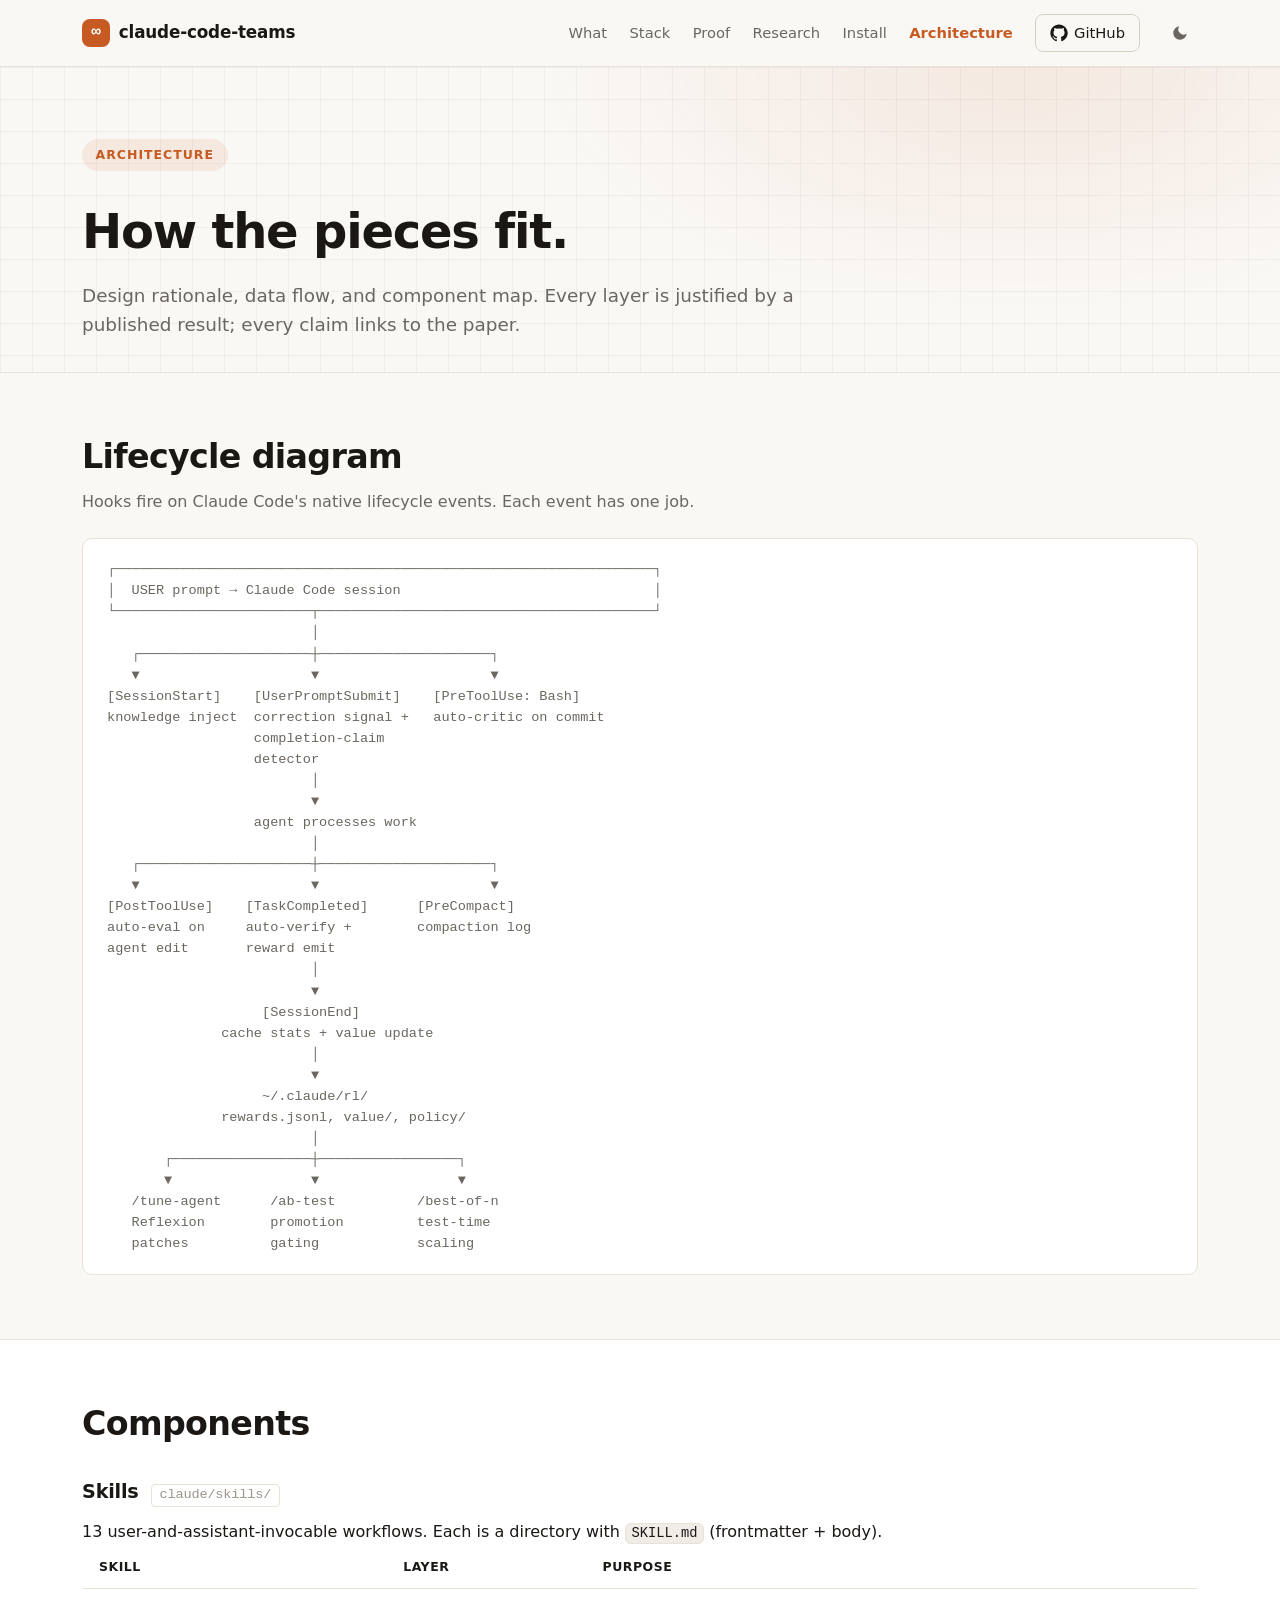
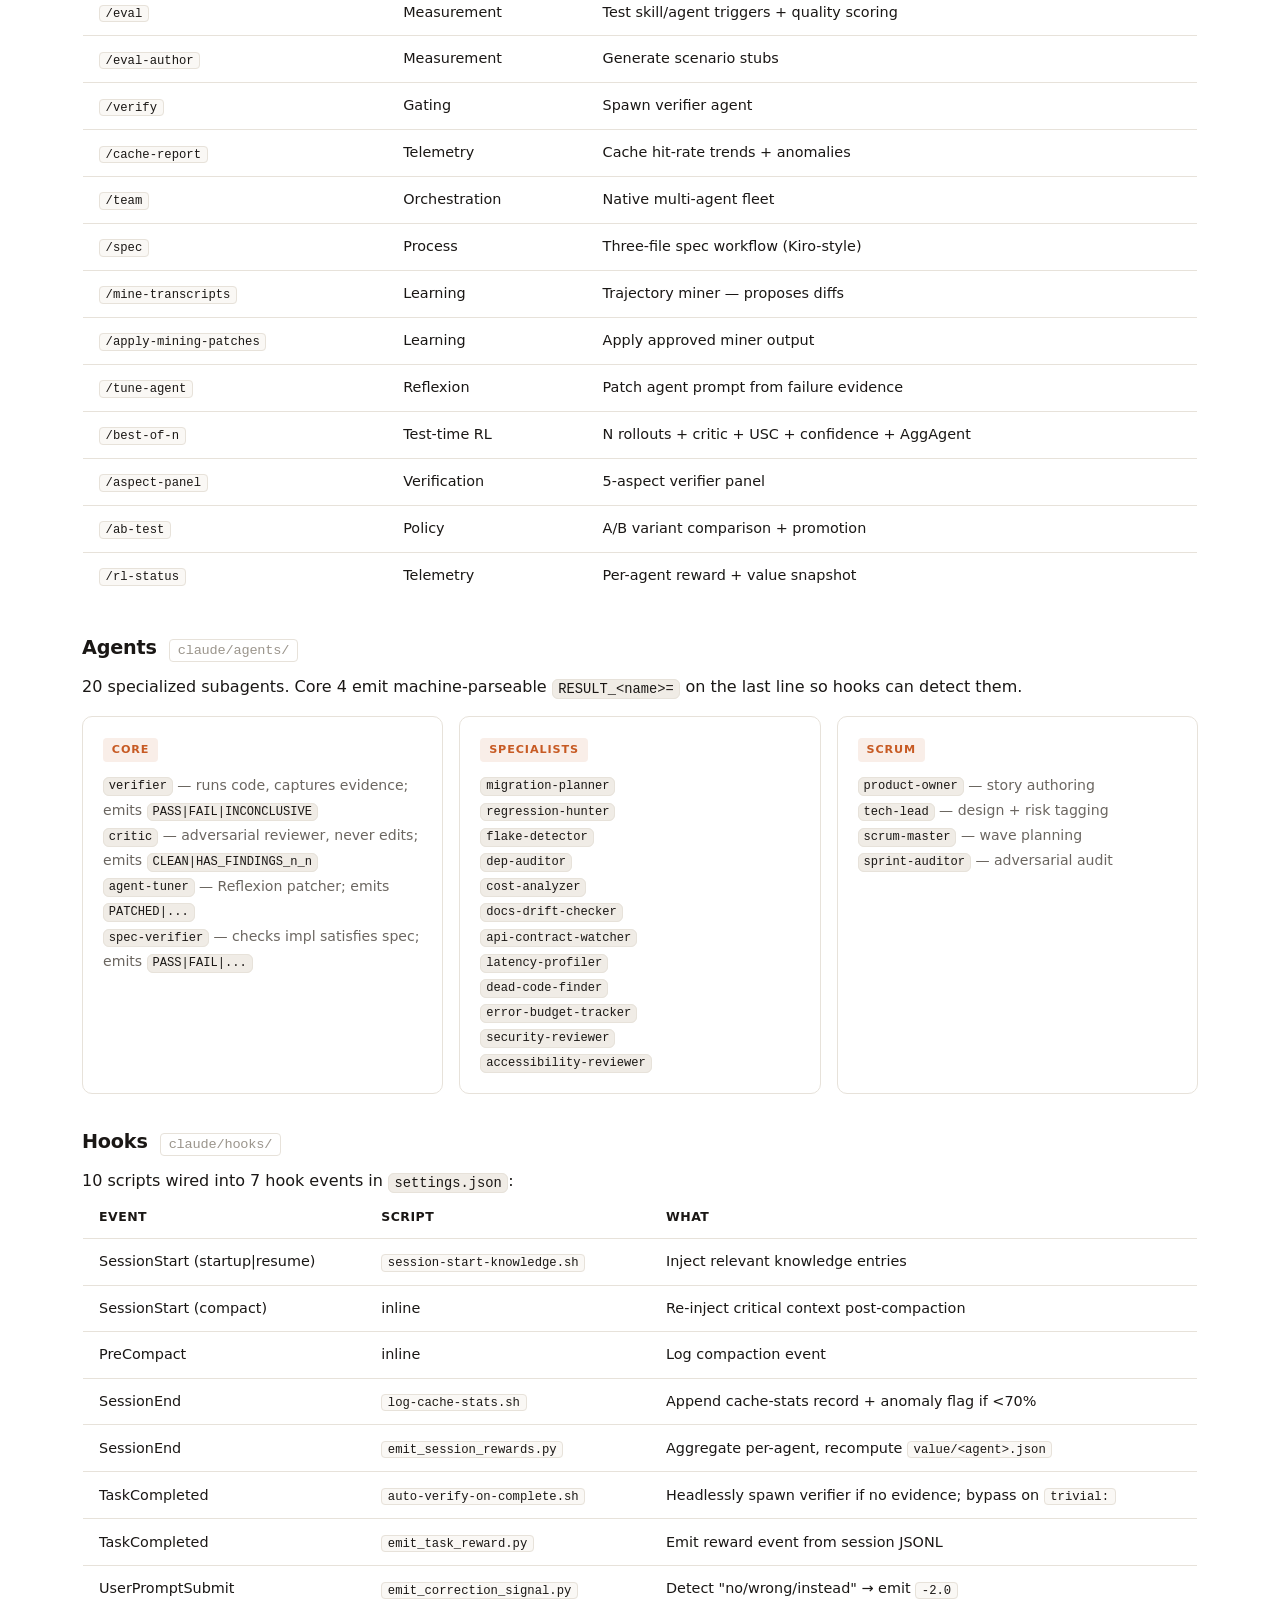
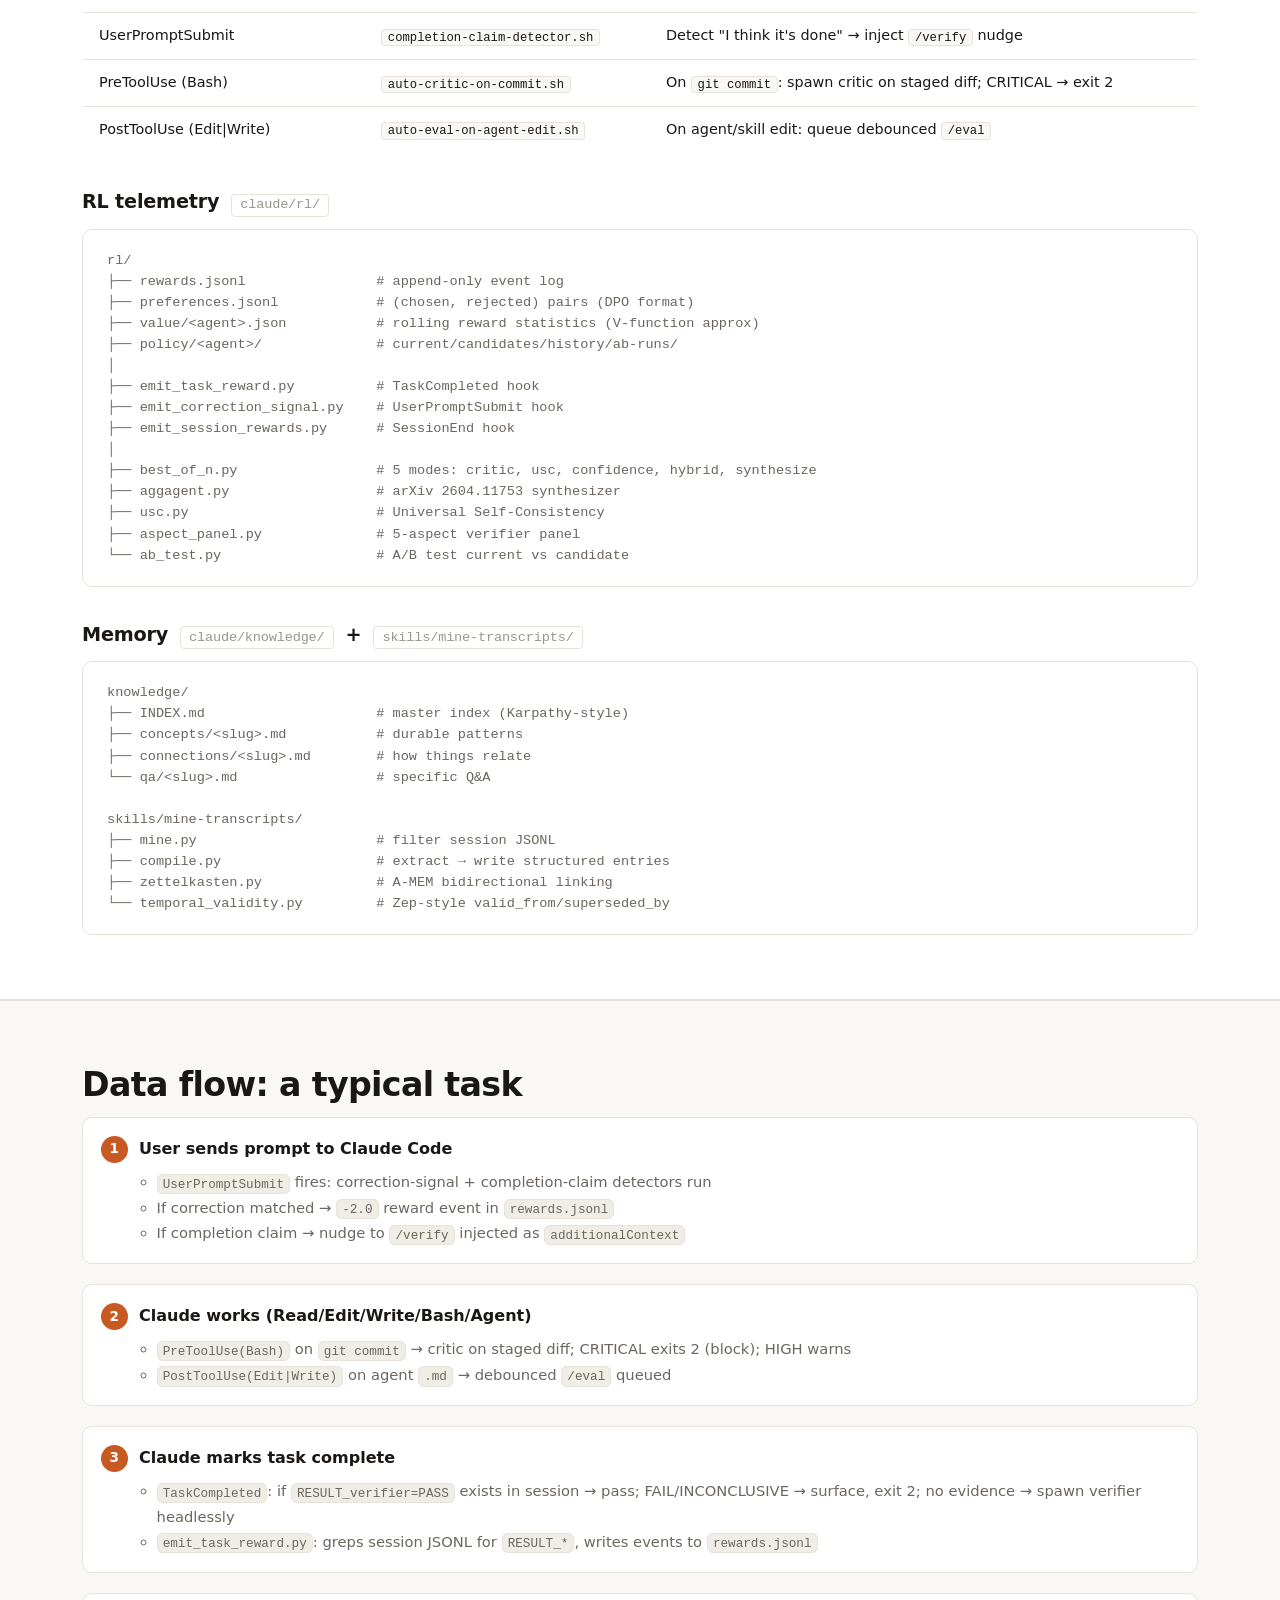
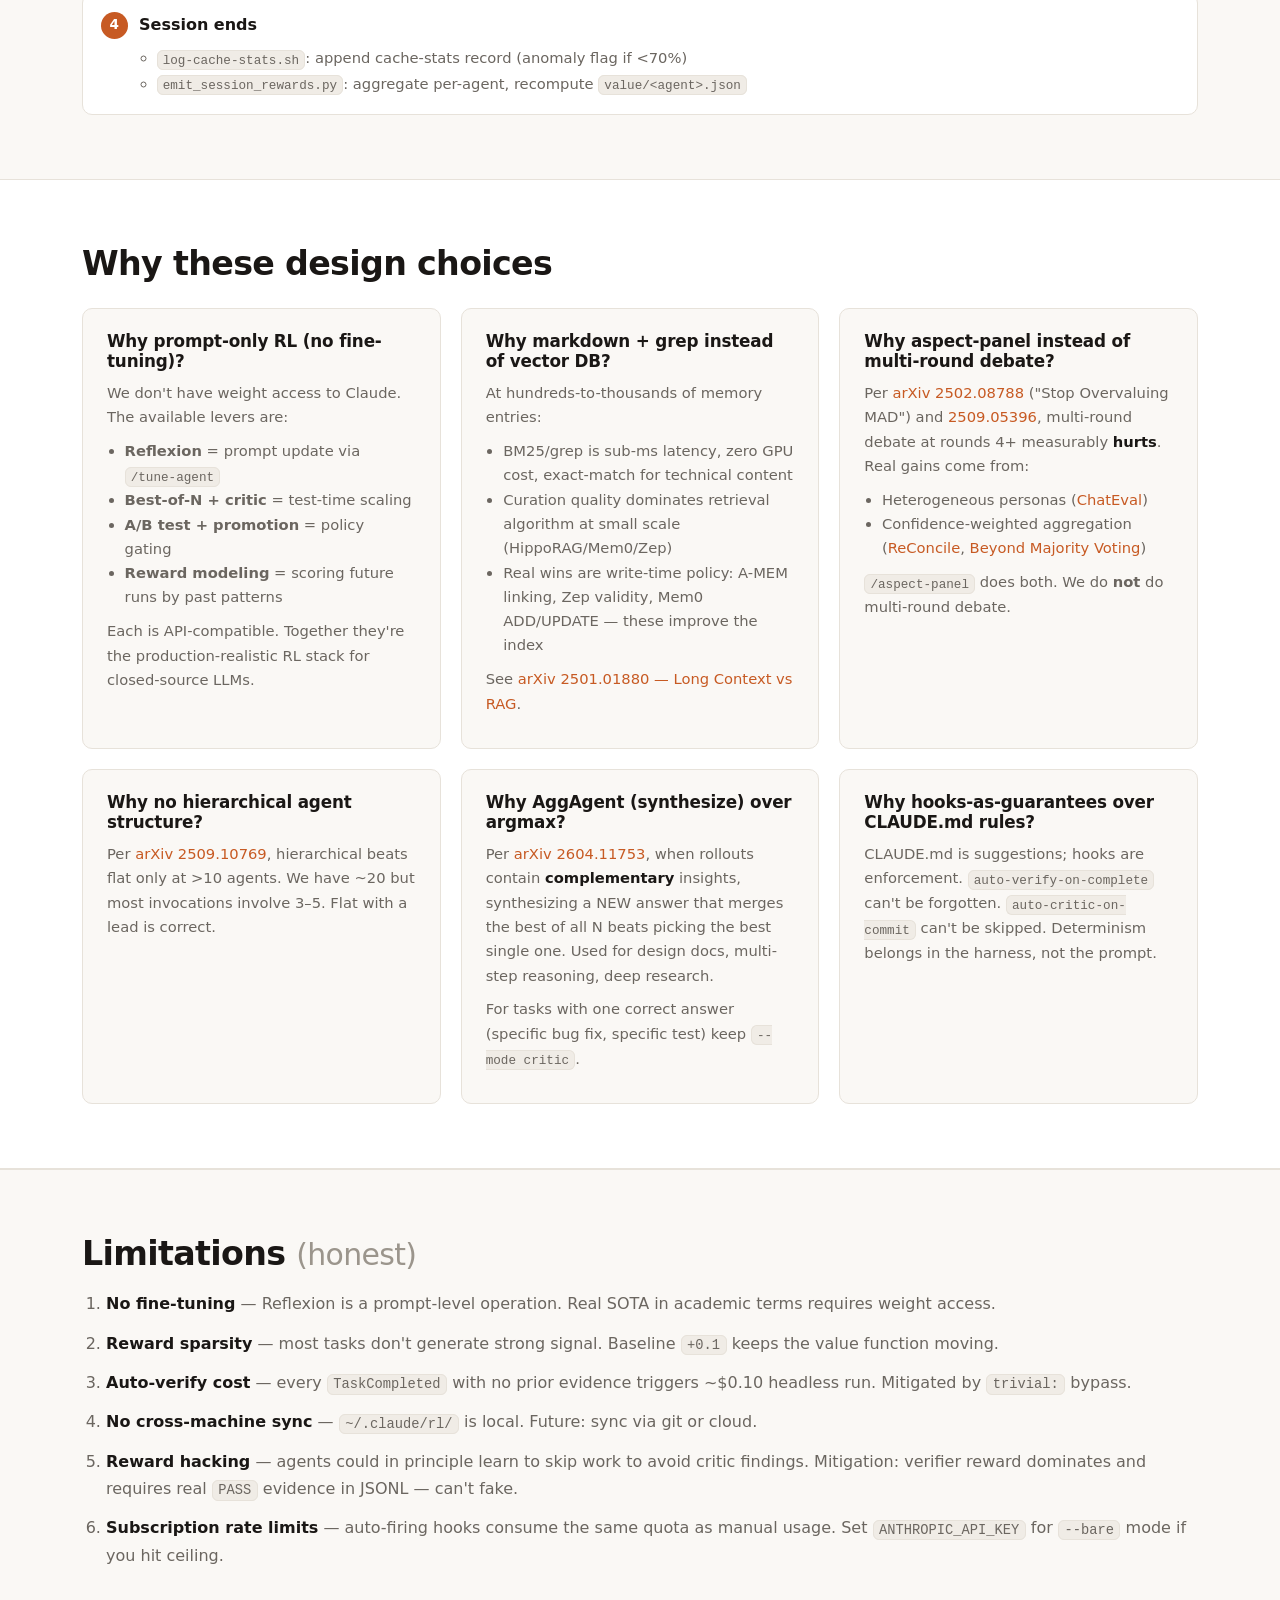
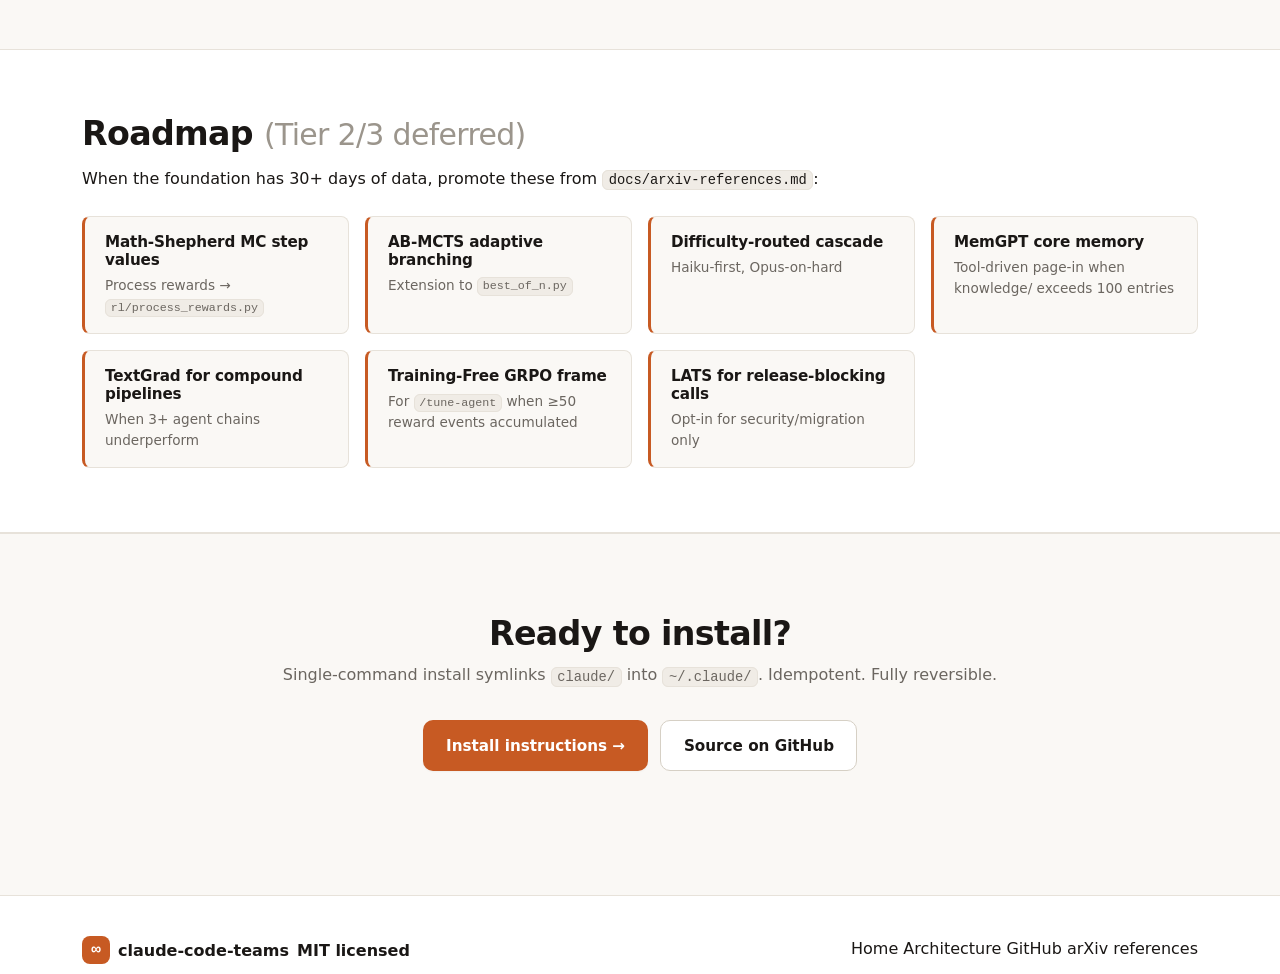
==== docs/architecture.html @ 1d493053 "docs(site): add SOTA GitHub Pages landing + architecture deep-dive - index.html: hero with terminal " ====
<!DOCTYPE html>
<html lang="en" data-theme="dark">
<head>
<meta charset="UTF-8" />
<meta name="viewport" content="width=device-width, initial-scale=1.0" />
<title>Architecture — claude-code-teams</title>
<meta name="description" content="Design rationale, data flow, and component map for claude-code-teams: skills, agents, hooks, RL, memory, eval harness." />
<link rel="icon" href="data:image/svg+xml,%3Csvg xmlns='http://www.w3.org/2000/svg' viewBox='0 0 64 64'%3E%3Crect width='64' height='64' rx='14' fill='%23E97339'/%3E%3Ctext x='32' y='44' text-anchor='middle' font-family='ui-monospace,SFMono-Regular,monospace' font-size='34' font-weight='700' fill='%23FAF7F2'%3E∞%3C/text%3E%3C/svg%3E" />
<link rel="stylesheet" href="styles.css" />
</head>
<body>

<a class="skip" href="#main">Skip to content</a>

<header class="topbar">
  <div class="container topbar-row">
    <a class="brand" href="index.html">
      <span class="logo" aria-hidden="true">∞</span>
      <span class="brand-name">claude-code-teams</span>
    </a>
    <nav class="nav" aria-label="primary">
      <a href="index.html#what">What</a>
      <a href="index.html#stack">Stack</a>
      <a href="index.html#proof">Proof</a>
      <a href="index.html#research">Research</a>
      <a href="index.html#install">Install</a>
      <a href="architecture.html" aria-current="page" class="active">Architecture</a>
      <a href="https://github.com/sethdford/claude-code-teams" class="github" rel="noopener">
        <svg viewBox="0 0 24 24" width="18" height="18" aria-hidden="true"><path fill="currentColor" d="M12 .5C5.65.5.5 5.65.5 12c0 5.08 3.29 9.39 7.86 10.92.58.1.79-.25.79-.56 0-.27-.01-1-.02-1.96-3.2.7-3.87-1.54-3.87-1.54-.52-1.33-1.28-1.69-1.28-1.69-1.05-.72.08-.7.08-.7 1.16.08 1.77 1.19 1.77 1.19 1.03 1.77 2.71 1.26 3.37.96.1-.75.4-1.26.73-1.55-2.55-.29-5.24-1.28-5.24-5.7 0-1.26.45-2.29 1.19-3.1-.12-.29-.52-1.46.11-3.04 0 0 .97-.31 3.18 1.18.92-.26 1.91-.39 2.89-.39.98 0 1.97.13 2.89.39 2.21-1.49 3.18-1.18 3.18-1.18.63 1.58.23 2.75.11 3.04.74.81 1.19 1.84 1.19 3.1 0 4.43-2.69 5.41-5.25 5.7.41.35.78 1.03.78 2.07 0 1.5-.01 2.71-.01 3.08 0 .31.21.67.8.56 4.57-1.53 7.86-5.84 7.86-10.92C23.5 5.65 18.35.5 12 .5z"/></svg>
        GitHub
      </a>
      <button id="themeToggle" class="theme-toggle" aria-label="Toggle theme" title="Toggle theme">
        <svg class="icon-sun" viewBox="0 0 24 24" width="18" height="18"><path fill="currentColor" d="M12 7a5 5 0 1 0 0 10 5 5 0 0 0 0-10zm0-5a1 1 0 0 1 1 1v2a1 1 0 1 1-2 0V3a1 1 0 0 1 1-1zm0 17a1 1 0 0 1 1 1v2a1 1 0 1 1-2 0v-2a1 1 0 0 1 1-1zm10-9a1 1 0 0 1-1 1h-2a1 1 0 1 1 0-2h2a1 1 0 0 1 1 1zM5 12a1 1 0 0 1-1 1H2a1 1 0 1 1 0-2h2a1 1 0 0 1 1 1zm14.07-7.07a1 1 0 0 1 0 1.41l-1.41 1.41a1 1 0 1 1-1.41-1.41l1.41-1.41a1 1 0 0 1 1.41 0zM7.76 16.24a1 1 0 0 1 0 1.41l-1.41 1.41a1 1 0 1 1-1.41-1.41l1.41-1.41a1 1 0 0 1 1.41 0zm11.31 1.41a1 1 0 0 1-1.41 1.41l-1.41-1.41a1 1 0 1 1 1.41-1.41l1.41 1.41zM7.76 7.76a1 1 0 0 1-1.41 1.41L4.93 7.76a1 1 0 0 1 1.41-1.41l1.41 1.41z"/></svg>
        <svg class="icon-moon" viewBox="0 0 24 24" width="18" height="18"><path fill="currentColor" d="M21 12.79A9 9 0 1 1 11.21 3 7 7 0 0 0 21 12.79z"/></svg>
      </button>
    </nav>
  </div>
</header>

<main id="main">

<section class="hero hero-compact">
  <div class="container">
    <p class="kicker">Architecture</p>
    <h1>How the pieces fit.</h1>
    <p class="lede">
      Design rationale, data flow, and component map. Every layer is justified by a published result; every claim links to the paper.
    </p>
  </div>
</section>

<!-- ─────────── DIAGRAM ─────────── -->
<section class="section">
  <div class="container">
    <h2>Lifecycle diagram</h2>
    <p class="section-lede">Hooks fire on Claude Code's native lifecycle events. Each event has one job.</p>
    <pre class="codeblock"><code>┌──────────────────────────────────────────────────────────────────┐
│  USER prompt → Claude Code session                               │
└────────────────────────┬─────────────────────────────────────────┘
                         │
   ┌─────────────────────┼─────────────────────┐
   ▼                     ▼                     ▼
[SessionStart]    [UserPromptSubmit]    [PreToolUse: Bash]
knowledge inject  correction signal +   auto-critic on commit
                  completion-claim
                  detector
                         │
                         ▼
                  agent processes work
                         │
   ┌─────────────────────┼─────────────────────┐
   ▼                     ▼                     ▼
[PostToolUse]    [TaskCompleted]      [PreCompact]
auto-eval on     auto-verify +        compaction log
agent edit       reward emit
                         │
                         ▼
                   [SessionEnd]
              cache stats + value update
                         │
                         ▼
                   ~/.claude/rl/
              rewards.jsonl, value/, policy/
                         │
       ┌─────────────────┼─────────────────┐
       ▼                 ▼                 ▼
   /tune-agent      /ab-test          /best-of-n
   Reflexion        promotion         test-time
   patches          gating            scaling</code></pre>
  </div>
</section>

<!-- ─────────── COMPONENTS ─────────── -->
<section class="section section-alt">
  <div class="container">
    <h2>Components</h2>

    <h3 class="comp-header">Skills <span class="comp-path">claude/skills/</span></h3>
    <p>13 user-and-assistant-invocable workflows. Each is a directory with <code>SKILL.md</code> (frontmatter + body).</p>
    <div class="table-wrap">
      <table class="comp-table">
        <thead><tr><th>Skill</th><th>Layer</th><th>Purpose</th></tr></thead>
        <tbody>
          <tr><td><code>/eval</code></td><td>Measurement</td><td>Test skill/agent triggers + quality scoring</td></tr>
          <tr><td><code>/eval-author</code></td><td>Measurement</td><td>Generate scenario stubs</td></tr>
          <tr><td><code>/verify</code></td><td>Gating</td><td>Spawn verifier agent</td></tr>
          <tr><td><code>/cache-report</code></td><td>Telemetry</td><td>Cache hit-rate trends + anomalies</td></tr>
          <tr><td><code>/team</code></td><td>Orchestration</td><td>Native multi-agent fleet</td></tr>
          <tr><td><code>/spec</code></td><td>Process</td><td>Three-file spec workflow (Kiro-style)</td></tr>
          <tr><td><code>/mine-transcripts</code></td><td>Learning</td><td>Trajectory miner — proposes diffs</td></tr>
          <tr><td><code>/apply-mining-patches</code></td><td>Learning</td><td>Apply approved miner output</td></tr>
          <tr><td><code>/tune-agent</code></td><td>Reflexion</td><td>Patch agent prompt from failure evidence</td></tr>
          <tr><td><code>/best-of-n</code></td><td>Test-time RL</td><td>N rollouts + critic + USC + confidence + AggAgent</td></tr>
          <tr><td><code>/aspect-panel</code></td><td>Verification</td><td>5-aspect verifier panel</td></tr>
          <tr><td><code>/ab-test</code></td><td>Policy</td><td>A/B variant comparison + promotion</td></tr>
          <tr><td><code>/rl-status</code></td><td>Telemetry</td><td>Per-agent reward + value snapshot</td></tr>
        </tbody>
      </table>
    </div>

    <h3 class="comp-header">Agents <span class="comp-path">claude/agents/</span></h3>
    <p>20 specialized subagents. Core 4 emit machine-parseable <code>RESULT_&lt;name&gt;=</code> on the last line so hooks can detect them.</p>
    <div class="agent-grid">
      <div class="agent-card">
        <div class="agent-tag">Core</div>
        <ul class="agent-list">
          <li><code>verifier</code> — runs code, captures evidence; emits <code>PASS|FAIL|INCONCLUSIVE</code></li>
          <li><code>critic</code> — adversarial reviewer, never edits; emits <code>CLEAN|HAS_FINDINGS_n_n</code></li>
          <li><code>agent-tuner</code> — Reflexion patcher; emits <code>PATCHED|...</code></li>
          <li><code>spec-verifier</code> — checks impl satisfies spec; emits <code>PASS|FAIL|...</code></li>
        </ul>
      </div>
      <div class="agent-card">
        <div class="agent-tag">Specialists</div>
        <ul class="agent-list">
          <li><code>migration-planner</code></li>
          <li><code>regression-hunter</code></li>
          <li><code>flake-detector</code></li>
          <li><code>dep-auditor</code></li>
          <li><code>cost-analyzer</code></li>
          <li><code>docs-drift-checker</code></li>
          <li><code>api-contract-watcher</code></li>
          <li><code>latency-profiler</code></li>
          <li><code>dead-code-finder</code></li>
          <li><code>error-budget-tracker</code></li>
          <li><code>security-reviewer</code></li>
          <li><code>accessibility-reviewer</code></li>
        </ul>
      </div>
      <div class="agent-card">
        <div class="agent-tag">SCRUM</div>
        <ul class="agent-list">
          <li><code>product-owner</code> — story authoring</li>
          <li><code>tech-lead</code> — design + risk tagging</li>
          <li><code>scrum-master</code> — wave planning</li>
          <li><code>sprint-auditor</code> — adversarial audit</li>
        </ul>
      </div>
    </div>

    <h3 class="comp-header">Hooks <span class="comp-path">claude/hooks/</span></h3>
    <p>10 scripts wired into 7 hook events in <code>settings.json</code>:</p>
    <div class="table-wrap">
      <table class="comp-table">
        <thead><tr><th>Event</th><th>Script</th><th>What</th></tr></thead>
        <tbody>
          <tr><td>SessionStart (startup|resume)</td><td><code>session-start-knowledge.sh</code></td><td>Inject relevant knowledge entries</td></tr>
          <tr><td>SessionStart (compact)</td><td>inline</td><td>Re-inject critical context post-compaction</td></tr>
          <tr><td>PreCompact</td><td>inline</td><td>Log compaction event</td></tr>
          <tr><td>SessionEnd</td><td><code>log-cache-stats.sh</code></td><td>Append cache-stats record + anomaly flag if &lt;70%</td></tr>
          <tr><td>SessionEnd</td><td><code>emit_session_rewards.py</code></td><td>Aggregate per-agent, recompute <code>value/&lt;agent&gt;.json</code></td></tr>
          <tr><td>TaskCompleted</td><td><code>auto-verify-on-complete.sh</code></td><td>Headlessly spawn verifier if no evidence; bypass on <code>trivial:</code></td></tr>
          <tr><td>TaskCompleted</td><td><code>emit_task_reward.py</code></td><td>Emit reward event from session JSONL</td></tr>
          <tr><td>UserPromptSubmit</td><td><code>emit_correction_signal.py</code></td><td>Detect "no/wrong/instead" → emit <code>-2.0</code></td></tr>
          <tr><td>UserPromptSubmit</td><td><code>completion-claim-detector.sh</code></td><td>Detect "I think it's done" → inject <code>/verify</code> nudge</td></tr>
          <tr><td>PreToolUse (Bash)</td><td><code>auto-critic-on-commit.sh</code></td><td>On <code>git commit</code>: spawn critic on staged diff; CRITICAL → exit 2</td></tr>
          <tr><td>PostToolUse (Edit|Write)</td><td><code>auto-eval-on-agent-edit.sh</code></td><td>On agent/skill edit: queue debounced <code>/eval</code></td></tr>
        </tbody>
      </table>
    </div>

    <h3 class="comp-header">RL telemetry <span class="comp-path">claude/rl/</span></h3>
    <pre class="codeblock"><code>rl/
├── rewards.jsonl                # append-only event log
├── preferences.jsonl            # (chosen, rejected) pairs (DPO format)
├── value/&lt;agent&gt;.json           # rolling reward statistics (V-function approx)
├── policy/&lt;agent&gt;/              # current/candidates/history/ab-runs/
│
├── emit_task_reward.py          # TaskCompleted hook
├── emit_correction_signal.py    # UserPromptSubmit hook
├── emit_session_rewards.py      # SessionEnd hook
│
├── best_of_n.py                 # 5 modes: critic, usc, confidence, hybrid, synthesize
├── aggagent.py                  # arXiv 2604.11753 synthesizer
├── usc.py                       # Universal Self-Consistency
├── aspect_panel.py              # 5-aspect verifier panel
└── ab_test.py                   # A/B test current vs candidate</code></pre>

    <h3 class="comp-header">Memory <span class="comp-path">claude/knowledge/</span> + <span class="comp-path">skills/mine-transcripts/</span></h3>
    <pre class="codeblock"><code>knowledge/
├── INDEX.md                     # master index (Karpathy-style)
├── concepts/&lt;slug&gt;.md           # durable patterns
├── connections/&lt;slug&gt;.md        # how things relate
└── qa/&lt;slug&gt;.md                 # specific Q&amp;A

skills/mine-transcripts/
├── mine.py                      # filter session JSONL
├── compile.py                   # extract → write structured entries
├── zettelkasten.py              # A-MEM bidirectional linking
└── temporal_validity.py         # Zep-style valid_from/superseded_by</code></pre>
  </div>
</section>

<!-- ─────────── DATA FLOW ─────────── -->
<section class="section">
  <div class="container">
    <h2>Data flow: a typical task</h2>
    <ol class="flow-list">
      <li>
        <strong>User sends prompt to Claude Code</strong>
        <ul>
          <li><code>UserPromptSubmit</code> fires: correction-signal + completion-claim detectors run</li>
          <li>If correction matched → <code>-2.0</code> reward event in <code>rewards.jsonl</code></li>
          <li>If completion claim → nudge to <code>/verify</code> injected as <code>additionalContext</code></li>
        </ul>
      </li>
      <li>
        <strong>Claude works (Read/Edit/Write/Bash/Agent)</strong>
        <ul>
          <li><code>PreToolUse(Bash)</code> on <code>git commit</code> → critic on staged diff; CRITICAL exits 2 (block); HIGH warns</li>
          <li><code>PostToolUse(Edit|Write)</code> on agent <code>.md</code> → debounced <code>/eval</code> queued</li>
        </ul>
      </li>
      <li>
        <strong>Claude marks task complete</strong>
        <ul>
          <li><code>TaskCompleted</code>: if <code>RESULT_verifier=PASS</code> exists in session → pass; FAIL/INCONCLUSIVE → surface, exit 2; no evidence → spawn verifier headlessly</li>
          <li><code>emit_task_reward.py</code>: greps session JSONL for <code>RESULT_*</code>, writes events to <code>rewards.jsonl</code></li>
        </ul>
      </li>
      <li>
        <strong>Session ends</strong>
        <ul>
          <li><code>log-cache-stats.sh</code>: append cache-stats record (anomaly flag if &lt;70%)</li>
          <li><code>emit_session_rewards.py</code>: aggregate per-agent, recompute <code>value/&lt;agent&gt;.json</code></li>
        </ul>
      </li>
    </ol>
  </div>
</section>

<!-- ─────────── DESIGN CHOICES ─────────── -->
<section class="section section-alt">
  <div class="container">
    <h2>Why these design choices</h2>

    <div class="why-grid">
      <article class="why-card">
        <h3>Why prompt-only RL (no fine-tuning)?</h3>
        <p>We don't have weight access to Claude. The available levers are:</p>
        <ul>
          <li><strong>Reflexion</strong> = prompt update via <code>/tune-agent</code></li>
          <li><strong>Best-of-N + critic</strong> = test-time scaling</li>
          <li><strong>A/B test + promotion</strong> = policy gating</li>
          <li><strong>Reward modeling</strong> = scoring future runs by past patterns</li>
        </ul>
        <p>Each is API-compatible. Together they're the production-realistic RL stack for closed-source LLMs.</p>
      </article>

      <article class="why-card">
        <h3>Why markdown + grep instead of vector DB?</h3>
        <p>At hundreds-to-thousands of memory entries:</p>
        <ul>
          <li>BM25/grep is sub-ms latency, zero GPU cost, exact-match for technical content</li>
          <li>Curation quality dominates retrieval algorithm at small scale (HippoRAG/Mem0/Zep)</li>
          <li>Real wins are write-time policy: A-MEM linking, Zep validity, Mem0 ADD/UPDATE — these improve the index</li>
        </ul>
        <p>See <a href="https://arxiv.org/abs/2501.01880" rel="noopener">arXiv 2501.01880 — Long Context vs RAG</a>.</p>
      </article>

      <article class="why-card">
        <h3>Why aspect-panel instead of multi-round debate?</h3>
        <p>Per <a href="https://arxiv.org/abs/2502.08788" rel="noopener">arXiv 2502.08788</a> ("Stop Overvaluing MAD") and <a href="https://arxiv.org/abs/2509.05396" rel="noopener">2509.05396</a>, multi-round debate at rounds 4+ measurably <em>hurts</em>. Real gains come from:</p>
        <ul>
          <li>Heterogeneous personas (<a href="https://arxiv.org/abs/2308.07201" rel="noopener">ChatEval</a>)</li>
          <li>Confidence-weighted aggregation (<a href="https://arxiv.org/abs/2309.13007" rel="noopener">ReConcile</a>, <a href="https://arxiv.org/abs/2510.01499" rel="noopener">Beyond Majority Voting</a>)</li>
        </ul>
        <p><code>/aspect-panel</code> does both. We do <strong>not</strong> do multi-round debate.</p>
      </article>

      <article class="why-card">
        <h3>Why no hierarchical agent structure?</h3>
        <p>Per <a href="https://arxiv.org/abs/2509.10769" rel="noopener">arXiv 2509.10769</a>, hierarchical beats flat only at &gt;10 agents. We have ~20 but most invocations involve 3–5. Flat with a lead is correct.</p>
      </article>

      <article class="why-card">
        <h3>Why AggAgent (synthesize) over argmax?</h3>
        <p>Per <a href="https://arxiv.org/abs/2604.11753" rel="noopener">arXiv 2604.11753</a>, when rollouts contain <em>complementary</em> insights, synthesizing a NEW answer that merges the best of all N beats picking the best single one. Used for design docs, multi-step reasoning, deep research.</p>
        <p>For tasks with one correct answer (specific bug fix, specific test) keep <code>--mode critic</code>.</p>
      </article>

      <article class="why-card">
        <h3>Why hooks-as-guarantees over CLAUDE.md rules?</h3>
        <p>CLAUDE.md is suggestions; hooks are enforcement. <code>auto-verify-on-complete</code> can't be forgotten. <code>auto-critic-on-commit</code> can't be skipped. Determinism belongs in the harness, not the prompt.</p>
      </article>
    </div>
  </div>
</section>

<!-- ─────────── LIMITATIONS ─────────── -->
<section class="section">
  <div class="container">
    <h2>Limitations <span class="muted">(honest)</span></h2>
    <ol class="limits-list">
      <li><strong>No fine-tuning</strong> — Reflexion is a prompt-level operation. Real SOTA in academic terms requires weight access.</li>
      <li><strong>Reward sparsity</strong> — most tasks don't generate strong signal. Baseline <code>+0.1</code> keeps the value function moving.</li>
      <li><strong>Auto-verify cost</strong> — every <code>TaskCompleted</code> with no prior evidence triggers ~$0.10 headless run. Mitigated by <code>trivial:</code> bypass.</li>
      <li><strong>No cross-machine sync</strong> — <code>~/.claude/rl/</code> is local. Future: sync via git or cloud.</li>
      <li><strong>Reward hacking</strong> — agents could in principle learn to skip work to avoid critic findings. Mitigation: verifier reward dominates and requires real <code>PASS</code> evidence in JSONL — can't fake.</li>
      <li><strong>Subscription rate limits</strong> — auto-firing hooks consume the same quota as manual usage. Set <code>ANTHROPIC_API_KEY</code> for <code>--bare</code> mode if you hit ceiling.</li>
    </ol>
  </div>
</section>

<!-- ─────────── ROADMAP ─────────── -->
<section class="section section-alt">
  <div class="container">
    <h2>Roadmap <span class="muted">(Tier 2/3 deferred)</span></h2>
    <p>When the foundation has 30+ days of data, promote these from <a href="https://github.com/sethdford/claude-code-teams/blob/main/docs/arxiv-references.md" rel="noopener"><code>docs/arxiv-references.md</code></a>:</p>
    <div class="roadmap-grid">
      <div class="roadmap-card"><h4>Math-Shepherd MC step values</h4><p>Process rewards → <code>rl/process_rewards.py</code></p></div>
      <div class="roadmap-card"><h4>AB-MCTS adaptive branching</h4><p>Extension to <code>best_of_n.py</code></p></div>
      <div class="roadmap-card"><h4>Difficulty-routed cascade</h4><p>Haiku-first, Opus-on-hard</p></div>
      <div class="roadmap-card"><h4>MemGPT core memory</h4><p>Tool-driven page-in when knowledge/ exceeds 100 entries</p></div>
      <div class="roadmap-card"><h4>TextGrad for compound pipelines</h4><p>When 3+ agent chains underperform</p></div>
      <div class="roadmap-card"><h4>Training-Free GRPO frame</h4><p>For <code>/tune-agent</code> when ≥50 reward events accumulated</p></div>
      <div class="roadmap-card"><h4>LATS for release-blocking calls</h4><p>Opt-in for security/migration only</p></div>
    </div>
  </div>
</section>

<!-- ─────────── CTA ─────────── -->
<section class="section">
  <div class="container cta-final">
    <h2>Ready to install?</h2>
    <p>Single-command install symlinks <code>claude/</code> into <code>~/.claude/</code>. Idempotent. Fully reversible.</p>
    <div class="cta-row">
      <a class="btn primary" href="index.html#install">Install instructions →</a>
      <a class="btn ghost" href="https://github.com/sethdford/claude-code-teams" rel="noopener">Source on GitHub</a>
    </div>
  </div>
</section>

</main>

<footer class="footer">
  <div class="container footer-row">
    <div class="footer-brand">
      <span class="logo" aria-hidden="true">∞</span>
      <span class="brand-name">claude-code-teams</span>
      <span class="footer-license">MIT licensed</span>
    </div>
    <nav class="footer-nav" aria-label="footer">
      <a href="index.html">Home</a>
      <a href="architecture.html">Architecture</a>
      <a href="https://github.com/sethdford/claude-code-teams" rel="noopener">GitHub</a>
      <a href="https://github.com/sethdford/claude-code-teams/blob/main/docs/arxiv-references.md" rel="noopener">arXiv references</a>
    </nav>
  </div>
</footer>

<script src="script.js"></script>
</body>
</html>
---- docs/styles.css ----
/* ───────────────────────────────────────────────────────────────
   claude-code-teams — landing page
   Pure CSS. No frameworks. Theme-aware. Mobile-first.
   ─────────────────────────────────────────────────────────────── */

:root {
  --max: 1180px;
  --pad-x: 1.5rem;
  --pad-x-md: 2rem;
  --radius: 14px;
  --radius-lg: 22px;
  --transition: 180ms cubic-bezier(.4, 0, .2, 1);

  --font-sans: ui-sans-serif, -apple-system, BlinkMacSystemFont, "Inter", "Segoe UI", system-ui, sans-serif;
  --font-mono: ui-monospace, "JetBrains Mono", "SF Mono", Menlo, Consolas, monospace;
}

/* ────────── DARK (default) ────────── */
:root,
[data-theme="dark"] {
  --bg: #0c0d10;
  --bg-elev: #14161b;
  --bg-tinted: #11131a;
  --bg-card: #181a21;
  --border: #23262e;
  --border-strong: #2f323b;
  --text: #ecedef;
  --text-muted: #9499a4;
  --text-faint: #6b7180;
  --accent: #e97339;        /* anthropic-ish orange */
  --accent-hover: #f08249;
  --accent-fade: rgba(233, 115, 57, 0.12);
  --green: #3ddc97;
  --red: #ff6b6b;
  --yellow: #ffd166;
  --code-bg: #0a0c10;
  --shadow-sm: 0 1px 2px rgba(0, 0, 0, .25);
  --shadow-md: 0 6px 24px rgba(0, 0, 0, .4);
  --grid-line: rgba(255, 255, 255, 0.04);
}

/* ────────── LIGHT ────────── */
[data-theme="light"] {
  --bg: #faf8f5;
  --bg-elev: #ffffff;
  --bg-tinted: #f3efea;
  --bg-card: #ffffff;
  --border: #e7e2da;
  --border-strong: #d6d0c5;
  --text: #1a1715;
  --text-muted: #6b6660;
  --text-faint: #9b958c;
  --accent: #c75a23;
  --accent-hover: #b04e1d;
  --accent-fade: rgba(199, 90, 35, 0.10);
  --green: #1d955b;
  --red: #c64545;
  --yellow: #b88600;
  --code-bg: #f0ece6;
  --shadow-sm: 0 1px 2px rgba(0, 0, 0, .04);
  --shadow-md: 0 8px 28px rgba(0, 0, 0, .08);
  --grid-line: rgba(0, 0, 0, 0.04);
}

/* ────────── RESET ────────── */
*, *::before, *::after { box-sizing: border-box; }
html, body { margin: 0; padding: 0; }
html { scroll-behavior: smooth; }
body {
  font-family: var(--font-sans);
  background: var(--bg);
  color: var(--text);
  line-height: 1.6;
  -webkit-font-smoothing: antialiased;
  -moz-osx-font-smoothing: grayscale;
  font-feature-settings: "ss01", "ss02";
}
h1, h2, h3, h4 {
  margin: 0;
  line-height: 1.2;
  letter-spacing: -0.01em;
}
h1 { font-size: clamp(2.2rem, 5.5vw, 3.6rem); font-weight: 700; letter-spacing: -0.025em; }
h2 { font-size: clamp(1.6rem, 3.2vw, 2.25rem); font-weight: 700; letter-spacing: -0.02em; }
h3 { font-size: 1.1rem; font-weight: 600; }
p { margin: 0; }
a { color: inherit; text-decoration: none; transition: color var(--transition); }
a:hover { color: var(--accent); }
code {
  font-family: var(--font-mono);
  font-size: 0.86em;
  background: var(--code-bg);
  padding: 0.12em 0.4em;
  border-radius: 6px;
  border: 1px solid var(--border);
}
pre {
  font-family: var(--font-mono);
  font-size: 0.86rem;
  background: var(--code-bg);
  border: 1px solid var(--border);
  border-radius: var(--radius);
  padding: 1.1rem 1.25rem;
  overflow-x: auto;
  line-height: 1.55;
  margin: 0;
}
pre code {
  background: none;
  padding: 0;
  border: none;
  font-size: inherit;
}
button {
  font-family: inherit;
  cursor: pointer;
  border: none;
  background: none;
  color: inherit;
}

/* ────────── SKIP LINK / A11Y ────────── */
.skip {
  position: absolute;
  left: -9999px;
  top: 0;
  background: var(--accent);
  color: white;
  padding: 0.5rem 1rem;
  z-index: 100;
}
.skip:focus { left: 1rem; top: 1rem; }

/* ────────── LAYOUT ────────── */
.container {
  max-width: var(--max);
  margin: 0 auto;
  padding: 0 var(--pad-x);
}
@media (min-width: 768px) {
  .container { padding: 0 var(--pad-x-md); }
}
.section { padding: 5.5rem 0; border-top: 1px solid var(--border); }
.section-tinted { background: var(--bg-tinted); }
.eyebrow {
  font-size: 0.78rem;
  font-weight: 600;
  letter-spacing: 0.1em;
  text-transform: uppercase;
  color: var(--accent);
  margin: 0 0 1rem;
}
.lede {
  font-size: 1.15rem;
  color: var(--text-muted);
  max-width: 65ch;
  margin: 1.25rem 0 0;
}
em { color: var(--text); font-style: normal; font-weight: 600; }
.accent { color: var(--accent); }
.footnote {
  margin-top: 2rem;
  font-size: 0.9rem;
  color: var(--text-muted);
}
.footnote code { font-size: 0.85em; }

/* ────────── TOPBAR ────────── */
.topbar {
  position: sticky;
  top: 0;
  z-index: 50;
  background: color-mix(in srgb, var(--bg) 85%, transparent);
  backdrop-filter: saturate(180%) blur(14px);
  -webkit-backdrop-filter: saturate(180%) blur(14px);
  border-bottom: 1px solid var(--border);
}
.topbar-row {
  display: flex;
  align-items: center;
  justify-content: space-between;
  padding-top: 0.85rem;
  padding-bottom: 0.85rem;
  gap: 2rem;
}
.brand {
  display: inline-flex;
  align-items: center;
  gap: 0.55rem;
  font-weight: 700;
  font-size: 1.05rem;
  letter-spacing: -0.01em;
}
.brand:hover { color: inherit; }
.logo {
  display: inline-grid;
  place-items: center;
  width: 28px; height: 28px;
  background: var(--accent);
  color: white;
  border-radius: 8px;
  font-size: 1rem;
  font-weight: 700;
  font-family: var(--font-mono);
}
.nav {
  display: flex;
  align-items: center;
  gap: 1.4rem;
  font-size: 0.92rem;
  font-weight: 500;
  color: var(--text-muted);
}
.nav a:not(.github):hover { color: var(--text); }
.nav a { display: inline-flex; align-items: center; gap: 0.4rem; }
@media (max-width: 720px) {
  .nav a:not(.github):not(.theme-toggle) { display: none; }
}
.github {
  display: inline-flex !important;
  align-items: center;
  gap: 0.4rem;
  padding: 0.4rem 0.85rem;
  border: 1px solid var(--border-strong);
  border-radius: 8px;
  font-weight: 500;
  color: var(--text);
}
.github:hover {
  background: var(--bg-card);
  border-color: var(--accent);
}
.theme-toggle {
  width: 36px; height: 36px;
  display: grid;
  place-items: center;
  border-radius: 8px;
  color: var(--text-muted);
  transition: color var(--transition), background var(--transition);
}
.theme-toggle:hover { color: var(--accent); background: var(--bg-card); }
[data-theme="dark"] .icon-sun { display: block; }
[data-theme="dark"] .icon-moon { display: none; }
[data-theme="light"] .icon-sun { display: none; }
[data-theme="light"] .icon-moon { display: block; }

/* ────────── HERO ────────── */
.hero {
  padding: 5rem 0 4rem;
  position: relative;
  overflow: hidden;
}
.hero::before {
  content: "";
  position: absolute;
  inset: 0;
  background:
    radial-gradient(800px 400px at 80% 0%, var(--accent-fade) 0, transparent 60%),
    linear-gradient(var(--grid-line) 1px, transparent 1px) 0 0 / 32px 32px,
    linear-gradient(90deg, var(--grid-line) 1px, transparent 1px) 0 0 / 32px 32px;
  pointer-events: none;
  z-index: -1;
}
.hero-grid {
  display: grid;
  grid-template-columns: 1fr;
  gap: 3rem;
  align-items: center;
}
@media (min-width: 1024px) {
  .hero-grid { grid-template-columns: 1.05fr 1fr; gap: 4rem; }
}
.kicker {
  display: inline-block;
  font-size: 0.78rem;
  font-weight: 600;
  letter-spacing: 0.08em;
  text-transform: uppercase;
  color: var(--accent);
  background: var(--accent-fade);
  padding: 0.4rem 0.85rem;
  border-radius: 999px;
  margin: 0 0 1.5rem;
}
.cta-row {
  display: flex;
  flex-wrap: wrap;
  gap: 0.75rem;
  margin: 2rem 0 1.75rem;
}
.btn {
  display: inline-flex;
  align-items: center;
  gap: 0.5rem;
  padding: 0.78rem 1.4rem;
  border-radius: 10px;
  font-weight: 600;
  font-size: 0.95rem;
  border: 1px solid transparent;
  transition: all var(--transition);
}
.btn.primary {
  background: var(--accent);
  color: white;
  box-shadow: var(--shadow-sm);
}
.btn.primary:hover {
  background: var(--accent-hover);
  color: white;
  transform: translateY(-1px);
  box-shadow: var(--shadow-md);
}
.btn.ghost {
  background: var(--bg-card);
  color: var(--text);
  border-color: var(--border-strong);
}
.btn.ghost:hover {
  border-color: var(--accent);
  color: var(--text);
}
.hero-badges {
  display: flex;
  flex-wrap: wrap;
  gap: 0.5rem 0.75rem;
  margin-top: 1rem;
}
.badge {
  display: inline-flex;
  align-items: center;
  gap: 0.4rem;
  padding: 0.32rem 0.75rem;
  font-size: 0.82rem;
  color: var(--text-muted);
  background: var(--bg-card);
  border: 1px solid var(--border);
  border-radius: 999px;
}
.badge-green { color: var(--green); }
.badge-red { color: var(--red); }
.dot {
  width: 8px; height: 8px;
  border-radius: 50%;
  display: inline-block;
}
.dot-green { background: var(--green); box-shadow: 0 0 8px var(--green); }

/* Terminal */
.terminal {
  background: var(--code-bg);
  border: 1px solid var(--border-strong);
  border-radius: var(--radius-lg);
  overflow: hidden;
  box-shadow: var(--shadow-md);
}
.terminal-bar {
  display: flex;
  align-items: center;
  gap: 0.5rem;
  padding: 0.75rem 1rem;
  background: var(--bg-card);
  border-bottom: 1px solid var(--border);
}
.terminal-bar .dot {
  width: 11px; height: 11px;
}
.terminal-bar .dot.red { background: #ff5f56; }
.terminal-bar .dot.yellow { background: #ffbd2e; }
.terminal-bar .dot.green { background: #27c93f; }
.terminal-title {
  margin-left: auto;
  font-family: var(--font-mono);
  font-size: 0.75rem;
  color: var(--text-faint);
}
.terminal-body {
  margin: 0;
  padding: 1.25rem 1.4rem;
  background: transparent;
  border: none;
  border-radius: 0;
  font-size: 0.85rem;
  line-height: 1.6;
}
.t-prompt { color: var(--accent); user-select: none; }
.t-cmd { color: var(--text); font-weight: 600; }
.t-flag { color: var(--yellow); }
.t-str { color: #6dc4ff; }
[data-theme="light"] .t-str { color: #1f6abf; }
.t-muted { color: var(--text-faint); }
.t-ok { color: var(--green); font-weight: 600; }
.t-err { color: var(--red); font-weight: 600; }
.t-em { color: var(--accent); font-style: italic; }

/* ────────── STATS ────────── */
.stats {
  padding: 3rem 0;
  background: var(--bg-elev);
  border-top: 1px solid var(--border);
  border-bottom: 1px solid var(--border);
}
.stats-grid {
  display: grid;
  grid-template-columns: repeat(2, 1fr);
  gap: 2rem 1rem;
  text-align: center;
}
@media (min-width: 700px) { .stats-grid { grid-template-columns: repeat(3, 1fr); } }
@media (min-width: 1024px) { .stats-grid { grid-template-columns: repeat(6, 1fr); } }
.stat-num {
  font-size: clamp(1.8rem, 3vw, 2.5rem);
  font-weight: 700;
  font-family: var(--font-mono);
  color: var(--accent);
  letter-spacing: -0.02em;
  line-height: 1;
}
.stat-label {
  margin-top: 0.4rem;
  font-size: 0.85rem;
  color: var(--text-muted);
}

/* ────────── THREE-COL CARDS ────────── */
.three-col {
  display: grid;
  grid-template-columns: 1fr;
  gap: 1.25rem;
  margin-top: 3rem;
}
@media (min-width: 800px) {
  .three-col { grid-template-columns: repeat(3, 1fr); }
}
.card {
  background: var(--bg-card);
  border: 1px solid var(--border);
  border-radius: var(--radius);
  padding: 1.75rem;
  transition: border-color var(--transition), transform var(--transition);
}
.card:hover {
  border-color: var(--accent);
  transform: translateY(-2px);
}
.card-icon {
  width: 40px; height: 40px;
  display: grid;
  place-items: center;
  background: var(--accent-fade);
  color: var(--accent);
  border-radius: 10px;
  font-size: 1.1rem;
  margin-bottom: 1rem;
}
.card h3 { margin-bottom: 0.6rem; }
.card p { color: var(--text-muted); font-size: 0.96rem; }

/* ────────── LAYERS (stack section) ────────── */
.layers {
  margin-top: 3rem;
  display: flex;
  flex-direction: column;
  gap: 0.75rem;
}
.layer {
  display: grid;
  grid-template-columns: 60px 1fr;
  gap: 1.5rem;
  align-items: start;
  padding: 1.75rem;
  background: var(--bg-card);
  border: 1px solid var(--border);
  border-radius: var(--radius);
  transition: border-color var(--transition);
}
.layer:hover { border-color: var(--accent); }
.layer-num {
  font-family: var(--font-mono);
  font-size: 1.3rem;
  font-weight: 700;
  color: var(--accent);
}
.layer-body h3 { margin-bottom: 0.5rem; }
.layer-body p { color: var(--text-muted); margin-bottom: 1rem; }
.layer-list {
  margin: 0;
  padding-left: 0;
  list-style: none;
  color: var(--text-muted);
  font-size: 0.92rem;
  display: grid;
  gap: 0.4rem;
}
.layer-list li {
  position: relative;
  padding-left: 1rem;
}
.layer-list li::before {
  content: "•";
  position: absolute;
  left: 0;
  color: var(--accent);
}
@media (max-width: 600px) {
  .layer { grid-template-columns: 1fr; gap: 0.75rem; }
}

/* ────────── PROOF SPLIT ────────── */
.proof-split {
  display: grid;
  grid-template-columns: 1fr;
  gap: 1.25rem;
  margin: 3rem 0 0;
}
@media (min-width: 800px) {
  .proof-split { grid-template-columns: 1fr 1fr; }
}
.proof-card {
  background: var(--bg-card);
  border: 1px solid var(--border);
  border-radius: var(--radius);
  overflow: hidden;
}
.proof-card.good { border-color: color-mix(in srgb, var(--green) 30%, var(--border)); }
.proof-card.bad { border-color: color-mix(in srgb, var(--red) 30%, var(--border)); }
.proof-header {
  padding: 0.85rem 1.25rem;
  border-bottom: 1px solid var(--border);
  font-weight: 600;
  font-size: 0.95rem;
  color: var(--text);
  display: flex;
  align-items: center;
  gap: 0.6rem;
}
.proof-card pre {
  border: none;
  border-radius: 0;
  background: transparent;
  font-size: 0.82rem;
}

/* ────────── RESEARCH GRID ────────── */
.research-grid {
  display: grid;
  grid-template-columns: 1fr;
  gap: 1rem;
  margin-top: 2.5rem;
}
@media (min-width: 700px) { .research-grid { grid-template-columns: repeat(2, 1fr); } }
@media (min-width: 1024px) { .research-grid { grid-template-columns: repeat(3, 1fr); } }
.research-card {
  display: block;
  background: var(--bg-card);
  border: 1px solid var(--border);
  border-radius: var(--radius);
  padding: 1.5rem;
  transition: all var(--transition);
}
.research-card:hover {
  border-color: var(--accent);
  transform: translateY(-2px);
  color: inherit;
}
.research-id {
  font-family: var(--font-mono);
  font-size: 0.78rem;
  color: var(--accent);
  font-weight: 600;
  letter-spacing: 0.02em;
  margin-bottom: 0.5rem;
}
.research-card h3 { margin-bottom: 0.5rem; font-size: 1.05rem; }
.research-card p {
  color: var(--text-muted);
  font-size: 0.92rem;
  margin-bottom: 0.75rem;
}
.research-where {
  font-size: 0.82rem;
  color: var(--text-faint);
  font-family: var(--font-mono);
}

/* ────────── STATUS GRID ────────── */
.status-grid {
  display: grid;
  grid-template-columns: 1fr;
  gap: 2rem;
  margin-top: 2.5rem;
}
@media (min-width: 800px) { .status-grid { grid-template-columns: 1fr 1fr; gap: 2.5rem; } }
.status-h {
  font-family: var(--font-mono);
  font-size: 1rem;
  margin-bottom: 1rem;
  font-weight: 600;
}
.status-col ul {
  margin: 0;
  padding-left: 1.25rem;
  display: grid;
  gap: 0.55rem;
  color: var(--text-muted);
  font-size: 0.95rem;
}
.status-col li::marker { color: var(--accent); }

/* ────────── INSTALL ────────── */
.install-block {
  margin-top: 2.5rem;
  display: grid;
  gap: 1.5rem;
}
.install-step {
  display: grid;
  grid-template-columns: 48px 1fr;
  gap: 1.25rem;
  align-items: start;
}
.install-num {
  width: 36px; height: 36px;
  display: grid;
  place-items: center;
  background: var(--accent);
  color: white;
  border-radius: 50%;
  font-family: var(--font-mono);
  font-weight: 700;
  font-size: 0.95rem;
  margin-top: 0.25rem;
}
.install-step h4 {
  font-size: 1rem;
  font-weight: 600;
  margin-bottom: 0.6rem;
  color: var(--text);
}

/* ────────── FOOTER ────────── */
.footer {
  border-top: 1px solid var(--border);
  background: var(--bg-elev);
  padding: 2.5rem 0;
}
.footer-row {
  display: flex;
  flex-wrap: wrap;
  justify-content: space-between;
  align-items: flex-start;
  gap: 2rem;
}
.footer-brand {
  display: inline-flex;
  align-items: center;
  gap: 0.5rem;
  font-weight: 700;
  margin: 0 0 0.4rem;
}
.footer-meta {
  font-size: 0.85rem;
  color: var(--text-faint);
}
.footer-links {
  display: flex;
  flex-wrap: wrap;
  gap: 1.25rem;
  font-size: 0.92rem;
  color: var(--text-muted);
}
.footer-links a:hover { color: var(--accent); }

/* ────────── ARCHITECTURE PAGE ────────── */
.hero-compact { padding: 4.5rem 0 2rem; }
.hero-compact h1 {
  font-size: clamp(2rem, 4vw, 3rem);
  margin: 0.5rem 0 1rem;
}

.section { padding: 4rem 0; }
.section-alt {
  background: var(--bg-elev);
  border-top: 1px solid var(--border);
  border-bottom: 1px solid var(--border);
}
.section h2 { font-size: clamp(1.6rem, 2.6vw, 2.2rem); margin: 0 0 0.75rem; }
.section h3 { font-size: 1.2rem; margin: 2.25rem 0 0.75rem; }
.section-lede { color: var(--text-muted); margin: 0 0 1.5rem; max-width: 70ch; }
.muted { color: var(--text-faint); font-weight: 400; font-size: 0.9em; }

.comp-header {
  display: flex;
  align-items: baseline;
  gap: 0.75rem;
  flex-wrap: wrap;
}
.comp-path {
  font-family: var(--font-mono);
  font-size: 0.85rem;
  font-weight: 400;
  color: var(--text-faint);
  background: var(--bg-card);
  padding: 0.15rem 0.5rem;
  border-radius: 4px;
  border: 1px solid var(--border);
}

.codeblock {
  background: var(--bg-card);
  border: 1px solid var(--border);
  border-radius: 10px;
  padding: 1.25rem 1.5rem;
  overflow-x: auto;
  font-size: 0.85rem;
  line-height: 1.55;
  color: var(--text-muted);
}
.codeblock code {
  font-family: var(--font-mono);
  background: transparent;
  padding: 0;
  border: 0;
  font-size: inherit;
  color: inherit;
}

.table-wrap { overflow-x: auto; margin: 0 0 1rem; }
.comp-table {
  width: 100%;
  border-collapse: collapse;
  font-size: 0.9rem;
  border: 1px solid var(--border);
  border-radius: 10px;
  overflow: hidden;
}
.comp-table thead { background: var(--bg-card); }
.comp-table th, .comp-table td {
  text-align: left;
  padding: 0.7rem 1rem;
  border-bottom: 1px solid var(--border);
  vertical-align: top;
}
.comp-table th {
  font-weight: 600;
  color: var(--text);
  font-size: 0.78rem;
  letter-spacing: 0.04em;
  text-transform: uppercase;
}
.comp-table tbody tr:last-child td { border-bottom: 0; }
.comp-table tbody tr:hover { background: var(--bg-card); }
.comp-table code {
  font-size: 0.85em;
  background: var(--bg);
  border: 1px solid var(--border);
  padding: 0.05rem 0.35rem;
  border-radius: 4px;
}

.agent-grid {
  display: grid;
  grid-template-columns: repeat(auto-fit, minmax(260px, 1fr));
  gap: 1rem;
  margin: 1rem 0 1.5rem;
}
.agent-card {
  background: var(--bg-card);
  border: 1px solid var(--border);
  border-radius: 10px;
  padding: 1.1rem 1.25rem;
}
.agent-tag {
  display: inline-block;
  font-size: 0.7rem;
  font-weight: 700;
  letter-spacing: 0.08em;
  text-transform: uppercase;
  color: var(--accent);
  background: var(--accent-fade);
  padding: 0.18rem 0.55rem;
  border-radius: 4px;
  margin: 0 0 0.7rem;
}
.agent-list {
  list-style: none;
  padding: 0;
  margin: 0;
  font-size: 0.88rem;
  line-height: 1.75;
  color: var(--text-muted);
}
.agent-list code { color: var(--text); }

.flow-list {
  counter-reset: flow;
  list-style: none;
  padding: 0;
  margin: 0;
  display: grid;
  gap: 1.25rem;
}
.flow-list > li {
  counter-increment: flow;
  position: relative;
  padding: 1.1rem 1.25rem 1.1rem 3.5rem;
  background: var(--bg-card);
  border: 1px solid var(--border);
  border-radius: 10px;
}
.flow-list > li::before {
  content: counter(flow);
  position: absolute;
  left: 1.1rem;
  top: 1.1rem;
  width: 1.7rem;
  height: 1.7rem;
  border-radius: 50%;
  background: var(--accent);
  color: #fff;
  font-weight: 700;
  font-size: 0.85rem;
  display: flex;
  align-items: center;
  justify-content: center;
}
.flow-list ul {
  margin: 0.5rem 0 0;
  padding-left: 1.1rem;
  color: var(--text-muted);
  font-size: 0.92rem;
  line-height: 1.7;
}

.why-grid {
  display: grid;
  grid-template-columns: repeat(auto-fit, minmax(280px, 1fr));
  gap: 1.25rem;
  margin: 1.5rem 0 0;
}
.why-card {
  background: var(--bg);
  border: 1px solid var(--border);
  border-radius: 10px;
  padding: 1.4rem 1.5rem;
}
.why-card h3 {
  margin: 0 0 0.6rem;
  font-size: 1.05rem;
  color: var(--text);
}
.why-card p, .why-card ul {
  font-size: 0.92rem;
  color: var(--text-muted);
  line-height: 1.65;
  margin: 0 0 0.6rem;
}
.why-card ul { padding-left: 1.1rem; }
.why-card a { color: var(--accent); }

.limits-list {
  display: grid;
  gap: 0.75rem;
  padding-left: 1.5rem;
  color: var(--text-muted);
  line-height: 1.7;
}
.limits-list li strong { color: var(--text); }

.roadmap-grid {
  display: grid;
  grid-template-columns: repeat(auto-fit, minmax(220px, 1fr));
  gap: 1rem;
  margin: 1.5rem 0 0;
}
.roadmap-card {
  background: var(--bg);
  border: 1px solid var(--border);
  border-left: 3px solid var(--accent);
  border-radius: 8px;
  padding: 1rem 1.25rem;
}
.roadmap-card h4 {
  margin: 0 0 0.35rem;
  font-size: 0.95rem;
  color: var(--text);
}
.roadmap-card p {
  margin: 0;
  font-size: 0.85rem;
  color: var(--text-muted);
  line-height: 1.55;
}

.cta-final { text-align: center; padding: 1rem 0 2rem; }
.cta-final h2 { margin: 0 0 0.5rem; }
.cta-final p { color: var(--text-muted); margin: 0 0 1.5rem; }
.cta-final .cta-row { justify-content: center; }

.nav a[aria-current="page"] { color: var(--accent); font-weight: 600; }

/* ────────── REDUCED MOTION ────────── */
@media (prefers-reduced-motion: reduce) {
  *, *::before, *::after {
    animation-duration: 0.01ms !important;
    transition-duration: 0.01ms !important;
  }
  html { scroll-behavior: auto; }
}
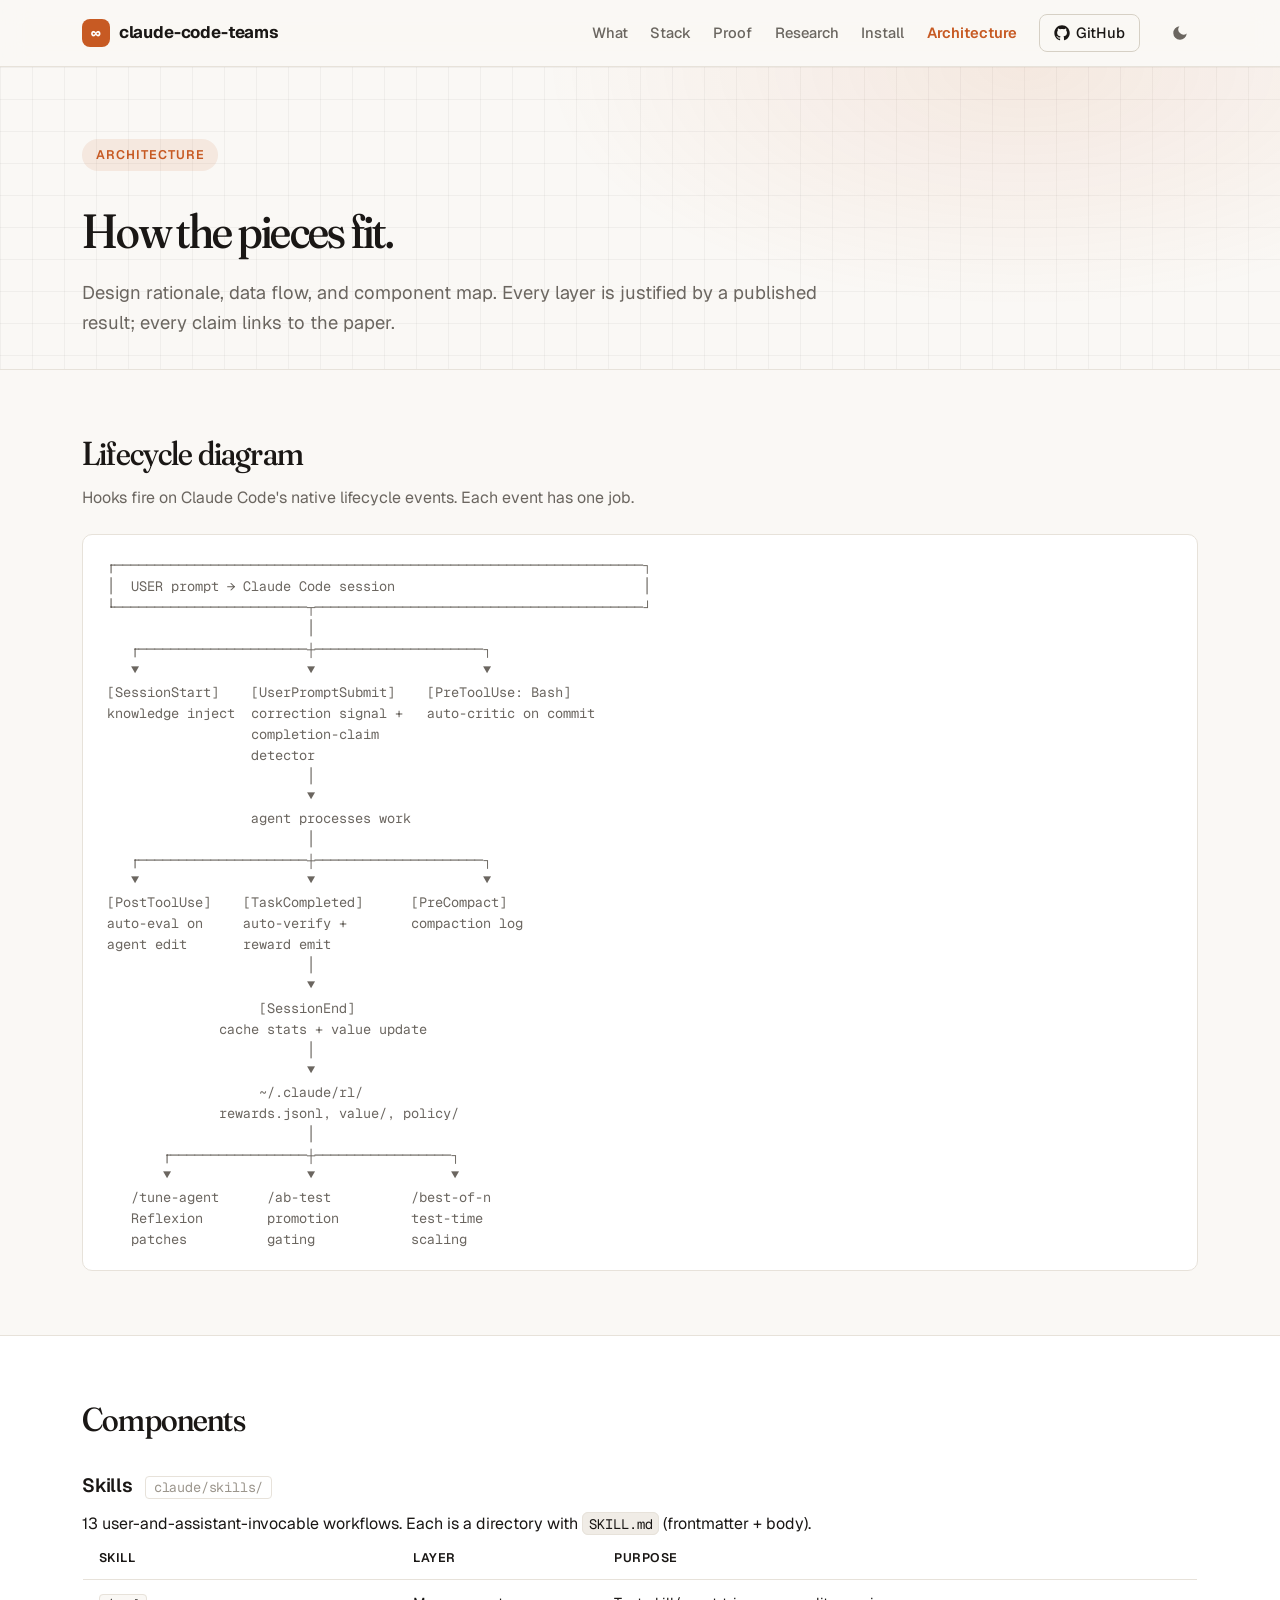
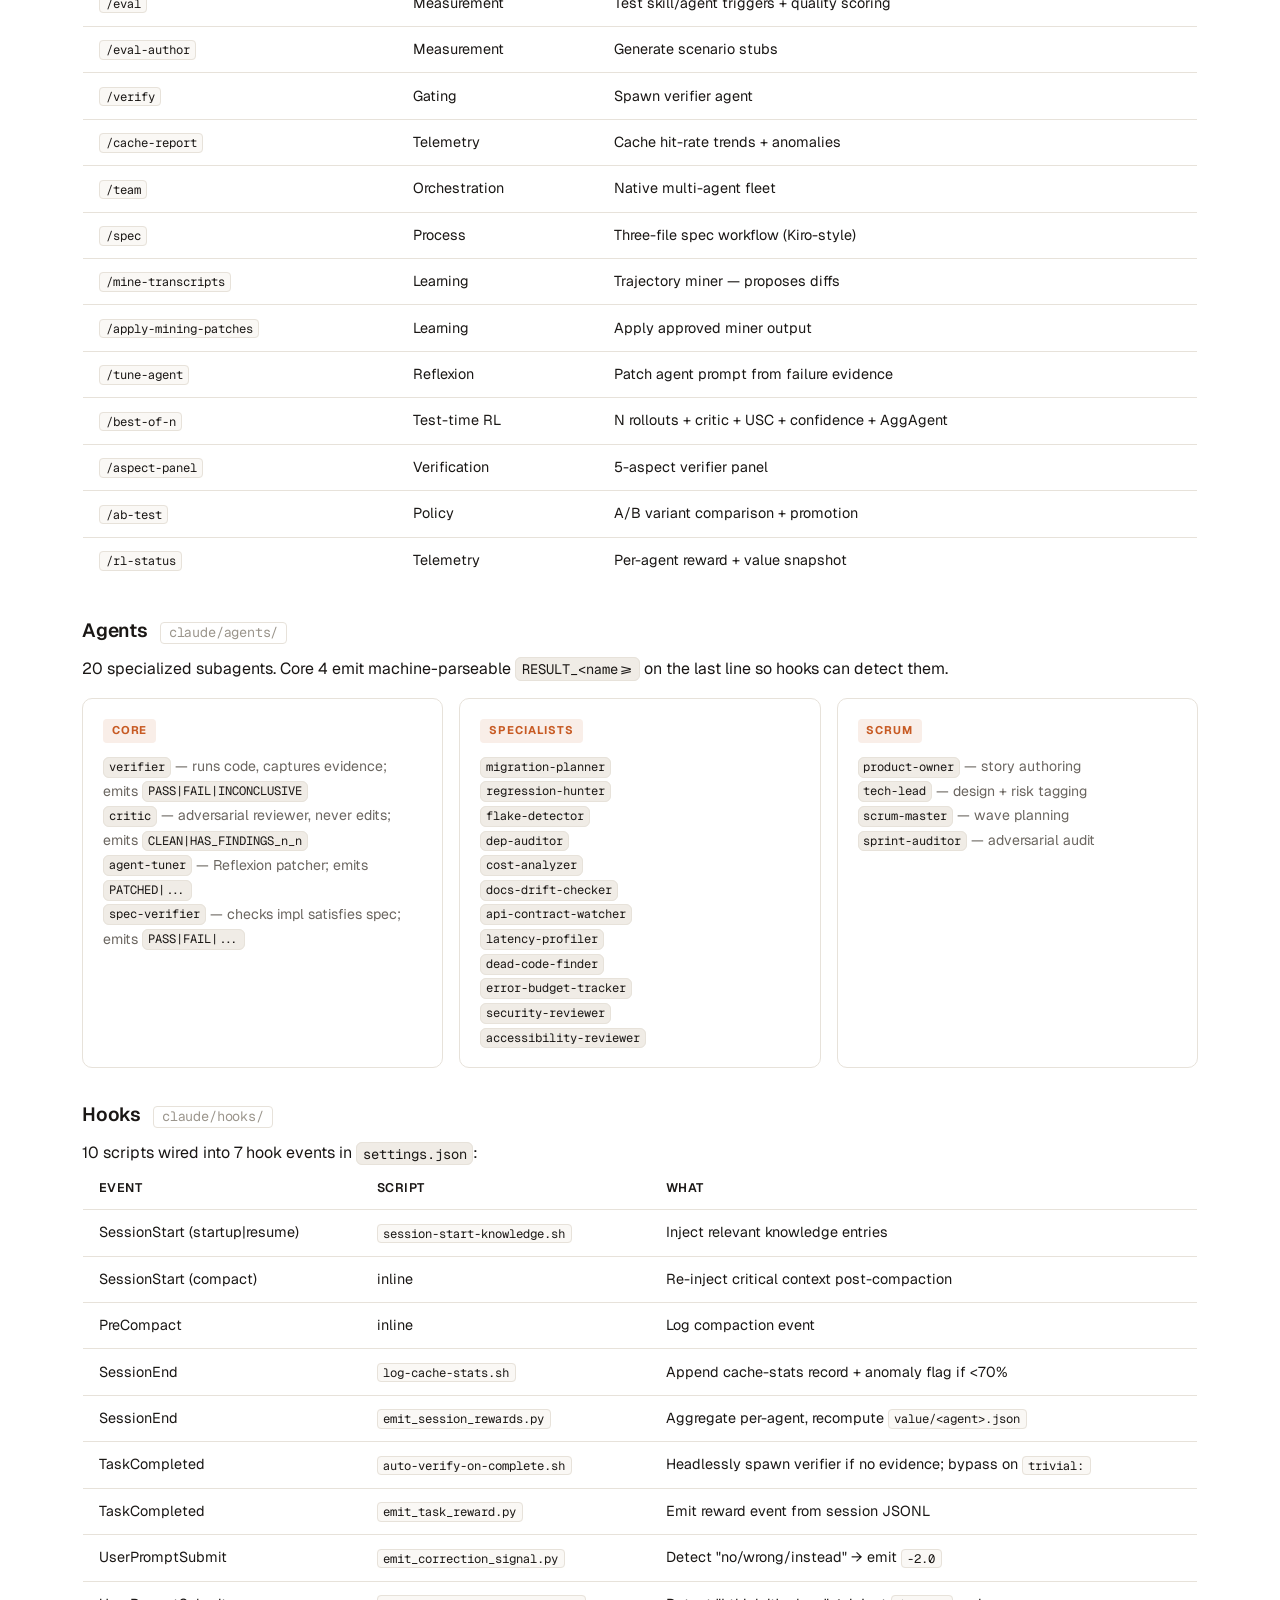
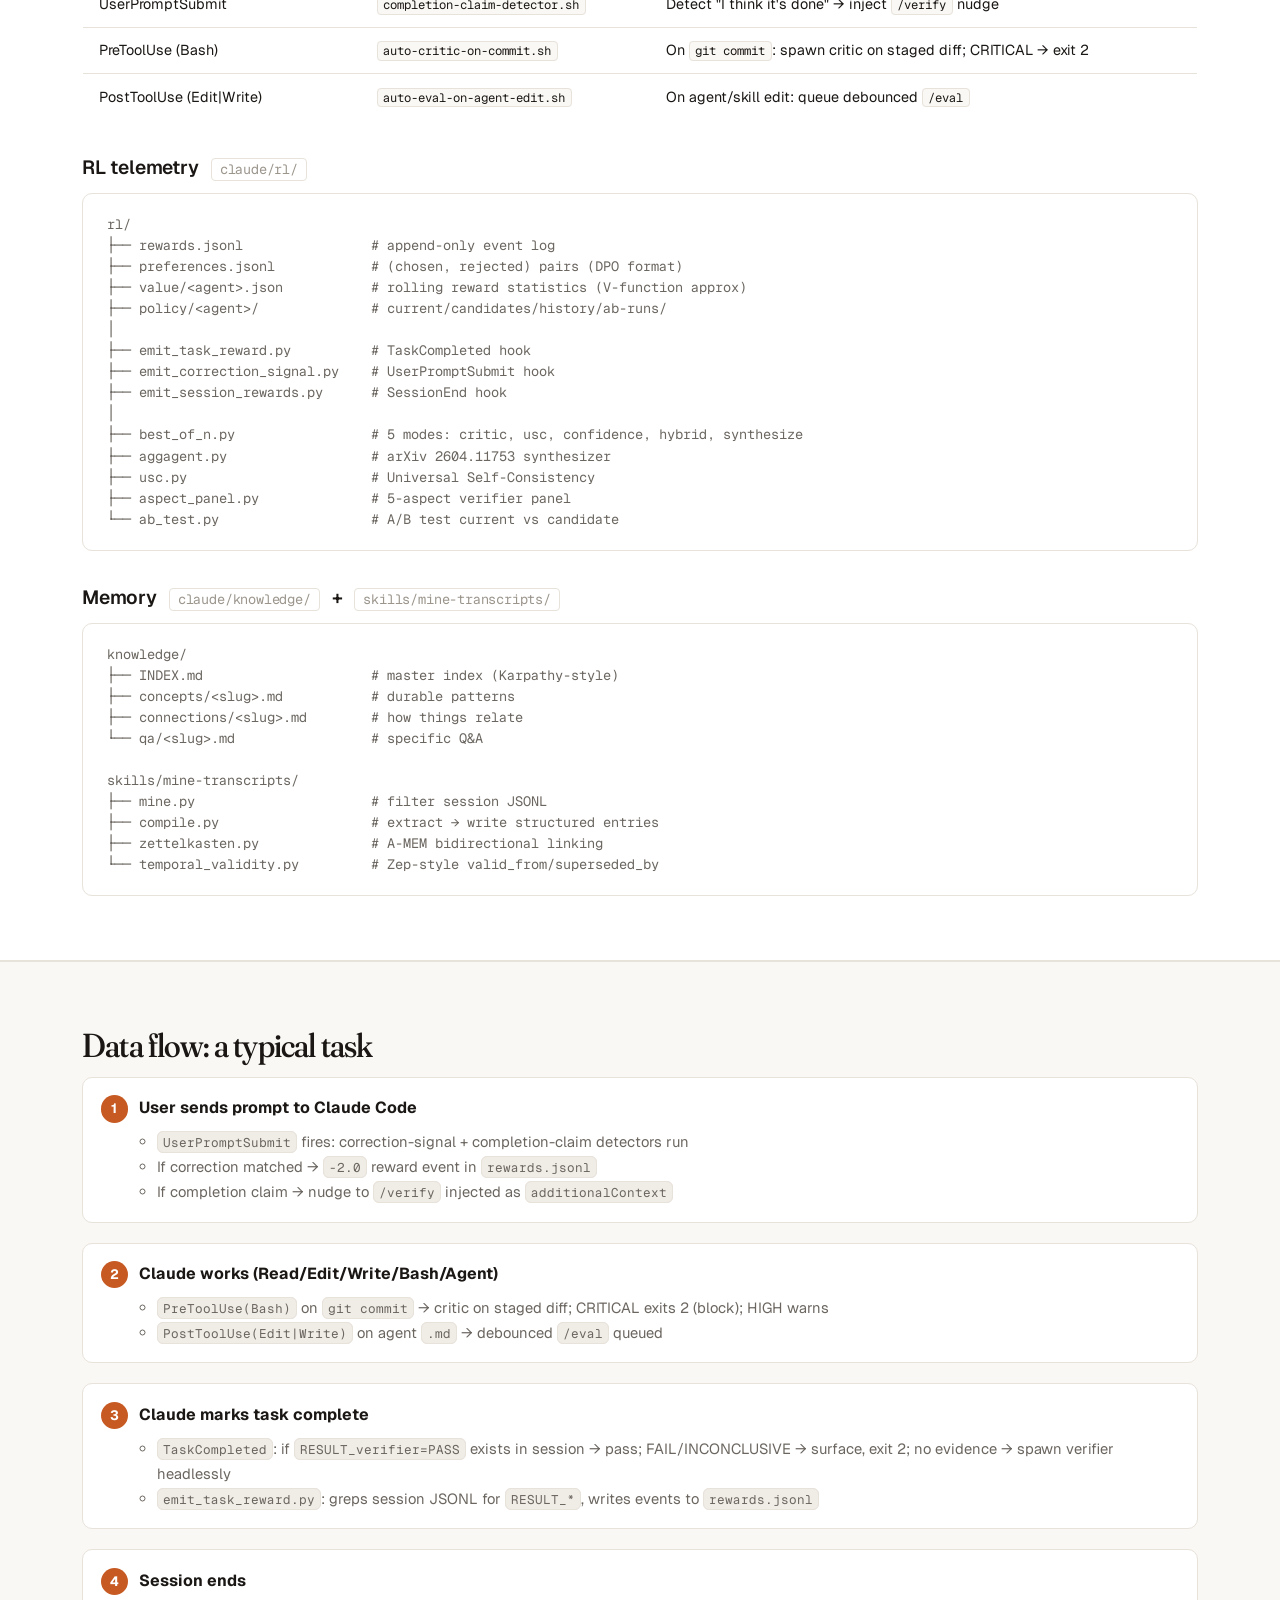
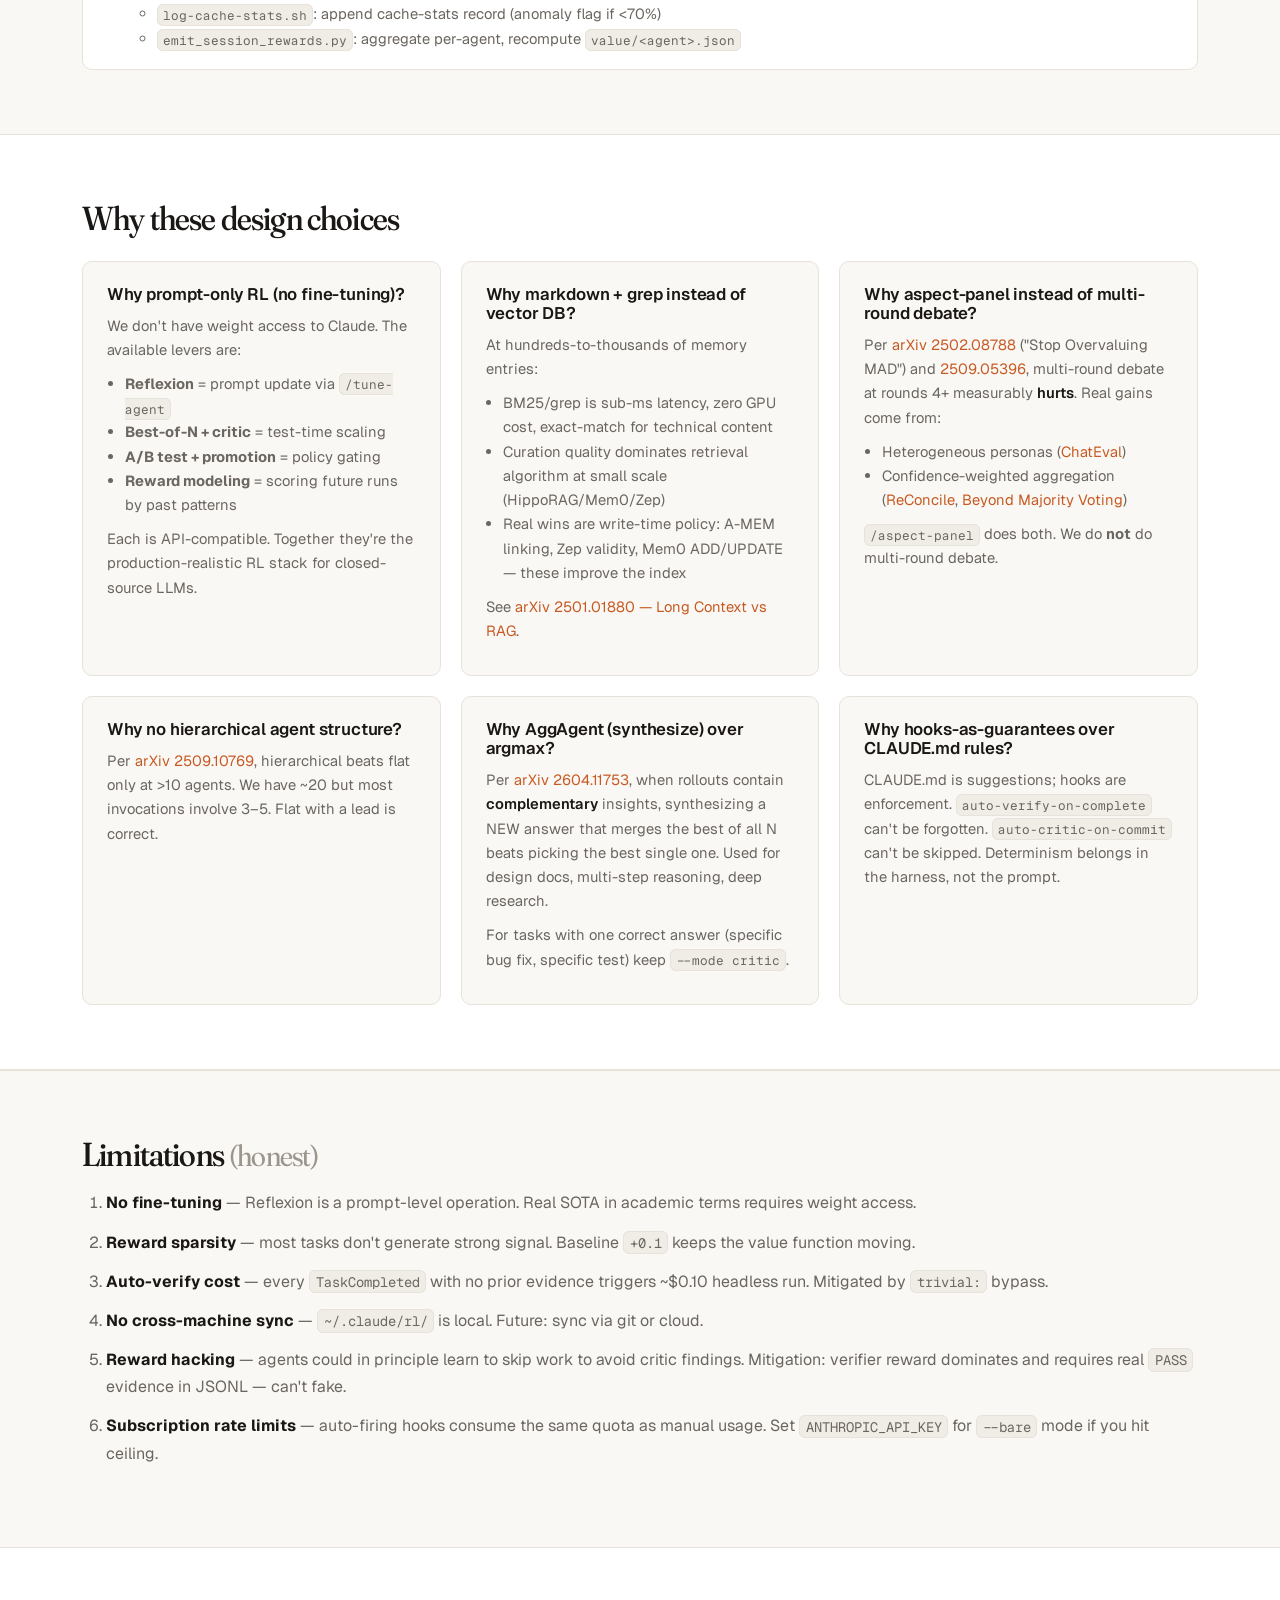
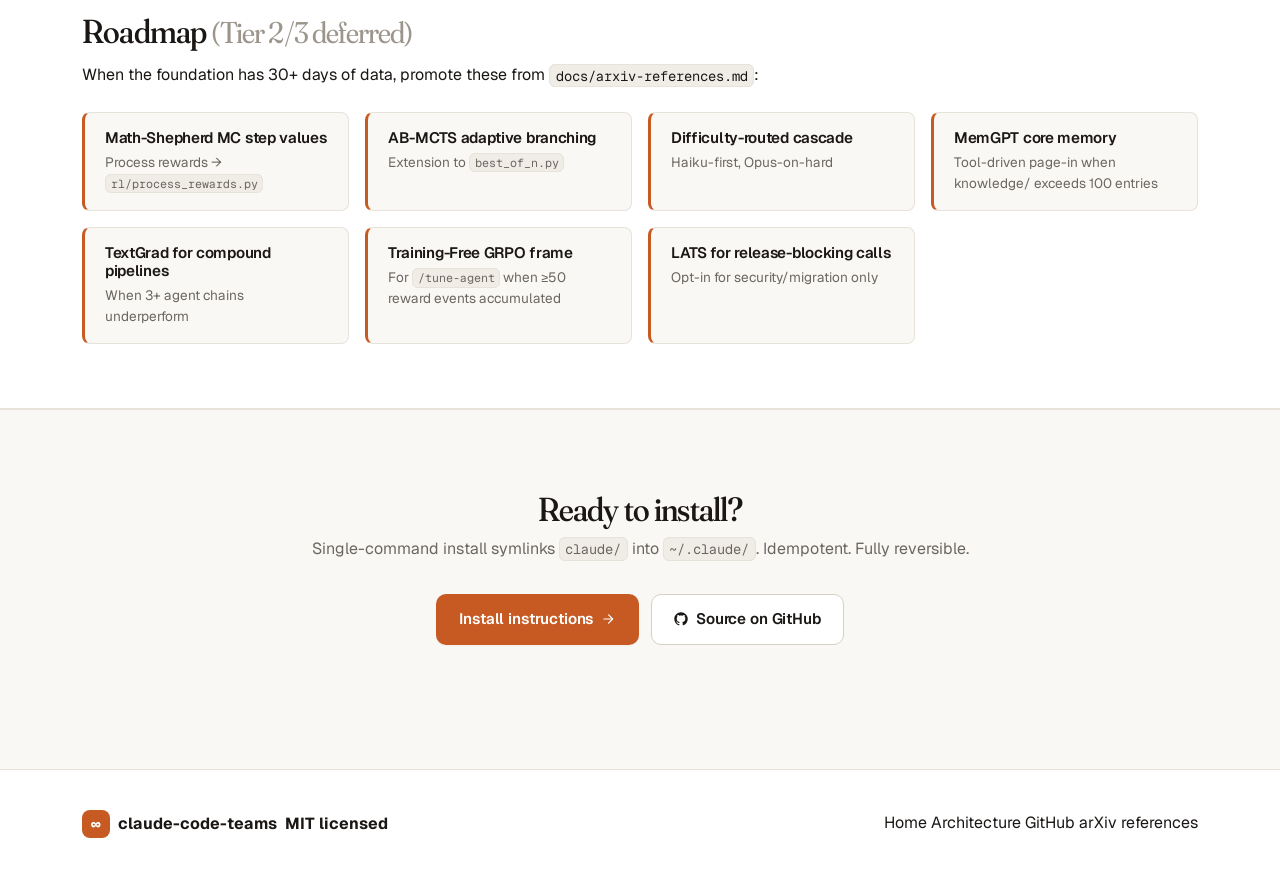
==== commit a26a1903: "docs(site): SOTA polish — Geist + Fraunces + Geist Mono fonts, Lucide-style SVG icon system Fonts (c" ====
--- a/docs/architecture.html
+++ b/docs/architecture.html
@@ -6,6 +6,9 @@
 <title>Architecture — claude-code-teams</title>
 <meta name="description" content="Design rationale, data flow, and component map for claude-code-teams: skills, agents, hooks, RL, memory, eval harness." />
 <link rel="icon" href="data:image/svg+xml,%3Csvg xmlns='http://www.w3.org/2000/svg' viewBox='0 0 64 64'%3E%3Crect width='64' height='64' rx='14' fill='%23E97339'/%3E%3Ctext x='32' y='44' text-anchor='middle' font-family='ui-monospace,SFMono-Regular,monospace' font-size='34' font-weight='700' fill='%23FAF7F2'%3E∞%3C/text%3E%3C/svg%3E" />
+<link rel="preconnect" href="https://fonts.googleapis.com" />
+<link rel="preconnect" href="https://fonts.gstatic.com" crossorigin />
+<link rel="stylesheet" href="https://fonts.googleapis.com/css2?family=Geist:wght@300;400;500;600;700;800&family=Geist+Mono:wght@400;500;600&family=Fraunces:opsz,wght@9..144,400;9..144,500;9..144,600;9..144,700&display=swap" />
 <link rel="stylesheet" href="styles.css" />
 </head>
 <body>
@@ -26,12 +29,12 @@
       <a href="index.html#install">Install</a>
       <a href="architecture.html" aria-current="page" class="active">Architecture</a>
       <a href="https://github.com/sethdford/claude-code-teams" class="github" rel="noopener">
-        <svg viewBox="0 0 24 24" width="18" height="18" aria-hidden="true"><path fill="currentColor" d="M12 .5C5.65.5.5 5.65.5 12c0 5.08 3.29 9.39 7.86 10.92.58.1.79-.25.79-.56 0-.27-.01-1-.02-1.96-3.2.7-3.87-1.54-3.87-1.54-.52-1.33-1.28-1.69-1.28-1.69-1.05-.72.08-.7.08-.7 1.16.08 1.77 1.19 1.77 1.19 1.03 1.77 2.71 1.26 3.37.96.1-.75.4-1.26.73-1.55-2.55-.29-5.24-1.28-5.24-5.7 0-1.26.45-2.29 1.19-3.1-.12-.29-.52-1.46.11-3.04 0 0 .97-.31 3.18 1.18.92-.26 1.91-.39 2.89-.39.98 0 1.97.13 2.89.39 2.21-1.49 3.18-1.18 3.18-1.18.63 1.58.23 2.75.11 3.04.74.81 1.19 1.84 1.19 3.1 0 4.43-2.69 5.41-5.25 5.7.41.35.78 1.03.78 2.07 0 1.5-.01 2.71-.01 3.08 0 .31.21.67.8.56 4.57-1.53 7.86-5.84 7.86-10.92C23.5 5.65 18.35.5 12 .5z"/></svg>
+        <svg class="icon" aria-hidden="true"><use href="icons.svg#github"/></svg>
         GitHub
       </a>
       <button id="themeToggle" class="theme-toggle" aria-label="Toggle theme" title="Toggle theme">
-        <svg class="icon-sun" viewBox="0 0 24 24" width="18" height="18"><path fill="currentColor" d="M12 7a5 5 0 1 0 0 10 5 5 0 0 0 0-10zm0-5a1 1 0 0 1 1 1v2a1 1 0 1 1-2 0V3a1 1 0 0 1 1-1zm0 17a1 1 0 0 1 1 1v2a1 1 0 1 1-2 0v-2a1 1 0 0 1 1-1zm10-9a1 1 0 0 1-1 1h-2a1 1 0 1 1 0-2h2a1 1 0 0 1 1 1zM5 12a1 1 0 0 1-1 1H2a1 1 0 1 1 0-2h2a1 1 0 0 1 1 1zm14.07-7.07a1 1 0 0 1 0 1.41l-1.41 1.41a1 1 0 1 1-1.41-1.41l1.41-1.41a1 1 0 0 1 1.41 0zM7.76 16.24a1 1 0 0 1 0 1.41l-1.41 1.41a1 1 0 1 1-1.41-1.41l1.41-1.41a1 1 0 0 1 1.41 0zm11.31 1.41a1 1 0 0 1-1.41 1.41l-1.41-1.41a1 1 0 1 1 1.41-1.41l1.41 1.41zM7.76 7.76a1 1 0 0 1-1.41 1.41L4.93 7.76a1 1 0 0 1 1.41-1.41l1.41 1.41z"/></svg>
-        <svg class="icon-moon" viewBox="0 0 24 24" width="18" height="18"><path fill="currentColor" d="M21 12.79A9 9 0 1 1 11.21 3 7 7 0 0 0 21 12.79z"/></svg>
+        <svg class="icon icon-sun" aria-hidden="true"><use href="icons.svg#sun"/></svg>
+        <svg class="icon icon-moon" aria-hidden="true"><use href="icons.svg#moon"/></svg>
       </button>
     </nav>
   </div>
@@ -345,8 +348,8 @@
     <h2>Ready to install?</h2>
     <p>Single-command install symlinks <code>claude/</code> into <code>~/.claude/</code>. Idempotent. Fully reversible.</p>
     <div class="cta-row">
-      <a class="btn primary" href="index.html#install">Install instructions →</a>
-      <a class="btn ghost" href="https://github.com/sethdford/claude-code-teams" rel="noopener">Source on GitHub</a>
+      <a class="btn primary" href="index.html#install">Install instructions <svg class="icon icon-sm" aria-hidden="true"><use href="icons.svg#arrow-right"/></svg></a>
+      <a class="btn ghost" href="https://github.com/sethdford/claude-code-teams" rel="noopener"><svg class="icon icon-sm" aria-hidden="true"><use href="icons.svg#github"/></svg> Source on GitHub</a>
     </div>
   </div>
 </section>
--- a/docs/styles.css
+++ b/docs/styles.css
@@ -11,8 +11,9 @@
   --radius-lg: 22px;
   --transition: 180ms cubic-bezier(.4, 0, .2, 1);
 
-  --font-sans: ui-sans-serif, -apple-system, BlinkMacSystemFont, "Inter", "Segoe UI", system-ui, sans-serif;
-  --font-mono: ui-monospace, "JetBrains Mono", "SF Mono", Menlo, Consolas, monospace;
+  --font-sans: "Geist", ui-sans-serif, -apple-system, BlinkMacSystemFont, "Inter", "Segoe UI", system-ui, sans-serif;
+  --font-display: "Fraunces", "Geist", ui-serif, Georgia, "Times New Roman", serif;
+  --font-mono: "Geist Mono", ui-monospace, "JetBrains Mono", "SF Mono", Menlo, Consolas, monospace;
 }
 
 /* ────────── DARK (default) ────────── */
@@ -77,12 +78,25 @@
 }
 h1, h2, h3, h4 {
   margin: 0;
-  line-height: 1.2;
-  letter-spacing: -0.01em;
-}
-h1 { font-size: clamp(2.2rem, 5.5vw, 3.6rem); font-weight: 700; letter-spacing: -0.025em; }
-h2 { font-size: clamp(1.6rem, 3.2vw, 2.25rem); font-weight: 700; letter-spacing: -0.02em; }
-h3 { font-size: 1.1rem; font-weight: 600; }
+  line-height: 1.15;
+  letter-spacing: -0.02em;
+}
+h1 {
+  font-family: var(--font-display);
+  font-size: clamp(2.4rem, 6vw, 4rem);
+  font-weight: 500;
+  letter-spacing: -0.035em;
+  font-variation-settings: "opsz" 144, "SOFT" 50;
+}
+h2 {
+  font-family: var(--font-display);
+  font-size: clamp(1.7rem, 3.4vw, 2.4rem);
+  font-weight: 500;
+  letter-spacing: -0.025em;
+  font-variation-settings: "opsz" 96, "SOFT" 50;
+}
+h3 { font-size: 1.1rem; font-weight: 600; letter-spacing: -0.01em; }
+h4 { font-size: 1rem; font-weight: 600; }
 p { margin: 0; }
 a { color: inherit; text-decoration: none; transition: color var(--transition); }
 a:hover { color: var(--accent); }
@@ -157,7 +171,14 @@
   margin: 1.25rem 0 0;
 }
 em { color: var(--text); font-style: normal; font-weight: 600; }
-.accent { color: var(--accent); }
+.accent {
+  background: linear-gradient(135deg, var(--accent) 0%, var(--accent-hover) 60%, #f5a275 100%);
+  -webkit-background-clip: text;
+  background-clip: text;
+  -webkit-text-fill-color: transparent;
+  font-style: italic;
+  font-weight: 600;
+}
 .footnote {
   margin-top: 2rem;
   font-size: 0.9rem;
@@ -239,6 +260,21 @@
   transition: color var(--transition), background var(--transition);
 }
 .theme-toggle:hover { color: var(--accent); background: var(--bg-card); }
+
+/* ────────── ICONS ────────── */
+.icon {
+  width: 18px;
+  height: 18px;
+  flex: 0 0 auto;
+  vertical-align: -3px;
+  display: inline-block;
+}
+.icon-sm { width: 14px; height: 14px; vertical-align: -2px; }
+.icon-lg { width: 24px; height: 24px; vertical-align: -5px; }
+.btn .icon { transition: transform var(--transition); }
+.btn.primary:hover .icon { transform: translateX(2px); }
+.github .icon { width: 16px; height: 16px; }
+.theme-toggle .icon { width: 18px; height: 18px; }
 [data-theme="dark"] .icon-sun { display: block; }
 [data-theme="dark"] .icon-moon { display: none; }
 [data-theme="light"] .icon-sun { display: none; }
@@ -298,6 +334,7 @@
   font-size: 0.95rem;
   border: 1px solid transparent;
   transition: all var(--transition);
+  letter-spacing: -0.01em;
 }
 .btn.primary {
   background: var(--accent);
@@ -351,7 +388,21 @@
   border: 1px solid var(--border-strong);
   border-radius: var(--radius-lg);
   overflow: hidden;
-  box-shadow: var(--shadow-md);
+  box-shadow: var(--shadow-md), 0 30px 80px -20px var(--accent-fade);
+  position: relative;
+}
+.terminal::after {
+  content: "";
+  position: absolute;
+  inset: -1px;
+  border-radius: inherit;
+  padding: 1px;
+  background: linear-gradient(135deg, var(--accent) 0%, transparent 30%, transparent 70%, var(--accent) 100%);
+  -webkit-mask: linear-gradient(#000 0 0) content-box, linear-gradient(#000 0 0);
+  -webkit-mask-composite: xor;
+  mask-composite: exclude;
+  opacity: 0.25;
+  pointer-events: none;
 }
 .terminal-bar {
   display: flex;
@@ -443,15 +494,17 @@
   transform: translateY(-2px);
 }
 .card-icon {
-  width: 40px; height: 40px;
+  width: 44px; height: 44px;
   display: grid;
   place-items: center;
-  background: var(--accent-fade);
+  background: linear-gradient(135deg, var(--accent-fade), transparent);
   color: var(--accent);
-  border-radius: 10px;
-  font-size: 1.1rem;
+  border: 1px solid var(--border);
+  border-radius: 11px;
   margin-bottom: 1rem;
-}
+  box-shadow: inset 0 1px 0 rgba(255,255,255,0.05);
+}
+.card-icon svg { width: 22px; height: 22px; }
 .card h3 { margin-bottom: 0.6rem; }
 .card p { color: var(--text-muted); font-size: 0.96rem; }
 
@@ -464,22 +517,39 @@
 }
 .layer {
   display: grid;
-  grid-template-columns: 60px 1fr;
-  gap: 1.5rem;
+  grid-template-columns: 56px 56px 1fr;
+  gap: 1.25rem;
   align-items: start;
   padding: 1.75rem;
   background: var(--bg-card);
   border: 1px solid var(--border);
   border-radius: var(--radius);
-  transition: border-color var(--transition);
-}
-.layer:hover { border-color: var(--accent); }
+  transition: border-color var(--transition), transform var(--transition), box-shadow var(--transition);
+}
+.layer:hover {
+  border-color: var(--accent);
+  transform: translateY(-1px);
+  box-shadow: 0 6px 24px var(--accent-fade);
+}
 .layer-num {
   font-family: var(--font-mono);
-  font-size: 1.3rem;
-  font-weight: 700;
+  font-size: 1.05rem;
+  font-weight: 600;
+  color: var(--text-faint);
+  letter-spacing: 0.02em;
+  padding-top: 0.35rem;
+}
+.layer-icon {
+  width: 44px; height: 44px;
+  display: grid;
+  place-items: center;
+  background: linear-gradient(135deg, var(--accent-fade), transparent);
   color: var(--accent);
-}
+  border: 1px solid var(--border);
+  border-radius: 11px;
+  box-shadow: inset 0 1px 0 rgba(255,255,255,0.05);
+}
+.layer-icon svg { width: 22px; height: 22px; }
 .layer-body h3 { margin-bottom: 0.5rem; }
 .layer-body p { color: var(--text-muted); margin-bottom: 1rem; }
 .layer-list {
@@ -502,7 +572,14 @@
   color: var(--accent);
 }
 @media (max-width: 600px) {
-  .layer { grid-template-columns: 1fr; gap: 0.75rem; }
+  .layer {
+    grid-template-columns: auto 1fr;
+    grid-template-areas: "num icon" "body body";
+    gap: 0.75rem 1rem;
+  }
+  .layer-num { grid-area: num; padding-top: 0; }
+  .layer-icon { grid-area: icon; justify-self: end; }
+  .layer-body { grid-area: body; }
 }
 
 /* ────────── PROOF SPLIT ────────── */
@@ -591,10 +668,27 @@
 }
 @media (min-width: 800px) { .status-grid { grid-template-columns: 1fr 1fr; gap: 2.5rem; } }
 .status-h {
-  font-family: var(--font-mono);
-  font-size: 1rem;
+  font-family: var(--font-sans);
+  font-size: 1.05rem;
   margin-bottom: 1rem;
   font-weight: 600;
+  display: flex;
+  align-items: center;
+  gap: 0.6rem;
+}
+.status-dot {
+  width: 22px; height: 22px;
+  padding: 4px;
+  border-radius: 50%;
+  flex: 0 0 auto;
+}
+.status-dot-green {
+  color: var(--green);
+  background: color-mix(in srgb, var(--green) 12%, transparent);
+}
+.status-dot-yellow {
+  color: var(--yellow);
+  background: color-mix(in srgb, var(--yellow) 14%, transparent);
 }
 .status-col ul {
   margin: 0;
